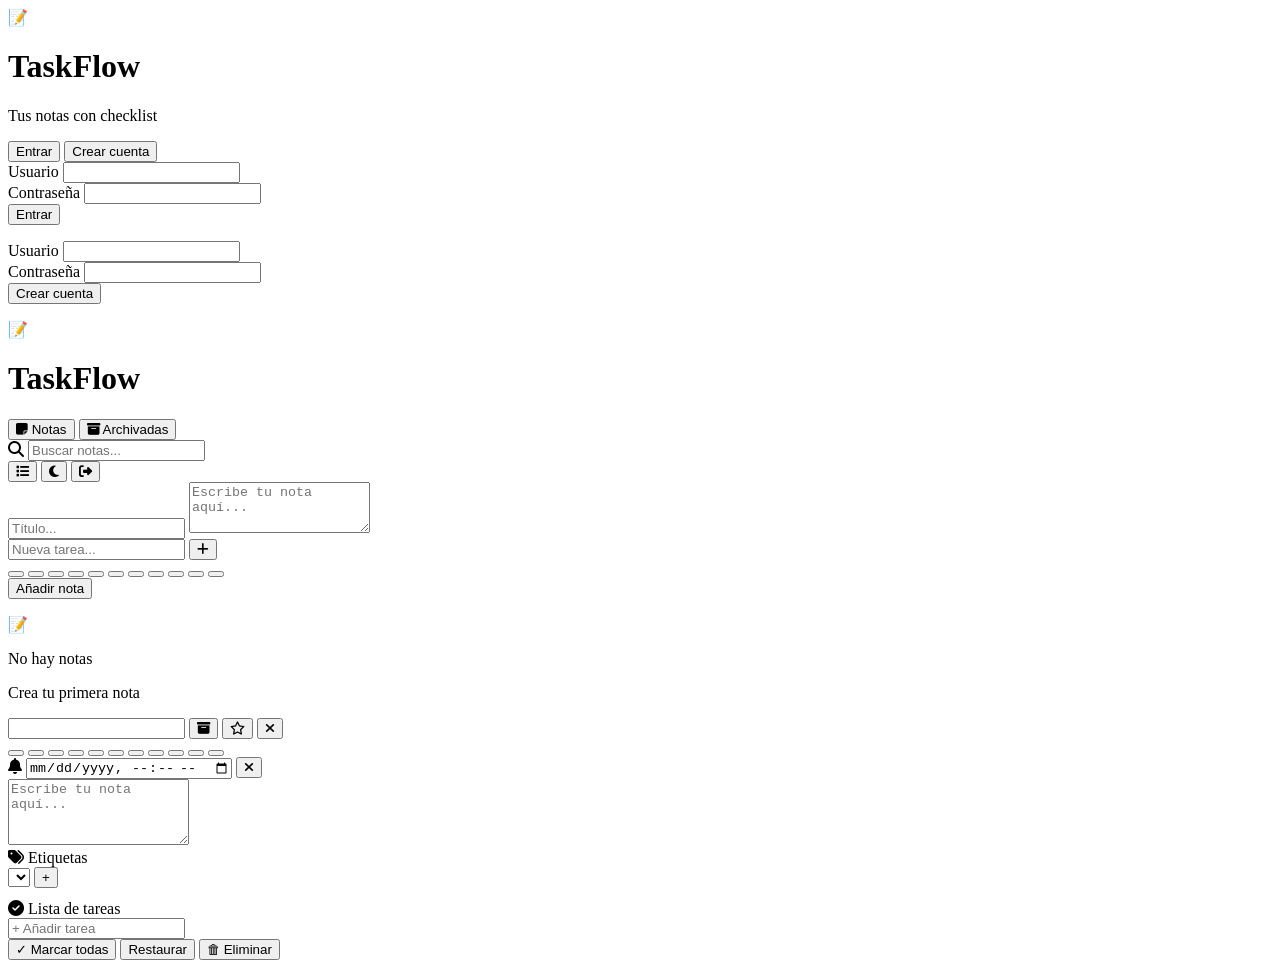
==== Backend/TaskFlow.Api/wwwroot/index.html @ 626a8607 "feat: archivar, etiquetas, recordatorios, drag & drop, vista lista" ====
<!DOCTYPE html>
<html lang="es">
<head>
  <meta charset="UTF-8">
  <meta name="viewport" content="width=device-width, initial-scale=1.0">
  <title>TaskFlow</title>
  <link rel="stylesheet" href="https://cdnjs.cloudflare.com/ajax/libs/font-awesome/6.5.0/css/all.min.css">
  <link rel="stylesheet" href="/css/style.css">
</head>
<body>
  <div id="app">
    <!-- Auth -->
    <div id="auth-section">
      <div class="auth-card">
        <div class="auth-logo">📝</div>
        <h1>TaskFlow</h1>
        <p class="subtitle">Tus notas con checklist</p>
        <div class="tabs">
          <button class="tab active" data-tab="login">Entrar</button>
          <button class="tab" data-tab="register">Crear cuenta</button>
        </div>
        <form id="login-form" class="auth-form">
          <div class="field">
            <label for="login-username">Usuario</label>
            <input type="text" id="login-username" required autocomplete="username">
          </div>
          <div class="field">
            <label for="login-password">Contraseña</label>
            <input type="password" id="login-password" required autocomplete="current-password">
          </div>
          <button type="submit" class="btn-primary">Entrar</button>
          <p id="login-error" class="error-msg"></p>
        </form>
        <form id="register-form" class="auth-form hidden">
          <div class="field">
            <label for="reg-username">Usuario</label>
            <input type="text" id="reg-username" required>
          </div>
          <div class="field">
            <label for="reg-password">Contraseña</label>
            <input type="password" id="reg-password" required>
          </div>
          <button type="submit" class="btn-primary">Crear cuenta</button>
          <p id="register-error" class="error-msg"></p>
        </form>
      </div>
    </div>

    <!-- Main App -->
    <div id="main-section" class="hidden">
      <header>
        <div class="header-left">
          <span class="logo">📝</span>
          <h1>TaskFlow</h1>
        </div>
        <div class="header-tabs">
          <button id="view-notes-btn" class="header-tab active" data-view="notes"><i class="fas fa-sticky-note"></i> Notas</button>
          <button id="view-archived-btn" class="header-tab" data-view="archived"><i class="fas fa-archive"></i> Archivadas</button>
        </div>
        <div class="header-search">
          <i class="fas fa-search"></i>
          <input type="text" id="search-input" placeholder="Buscar notas...">
        </div>
        <div class="header-right">
          <button id="view-toggle" class="icon-btn" title="Vista lista"><i class="fas fa-list"></i></button>
          <button id="dark-toggle" class="icon-btn" title="Modo oscuro"><i class="fas fa-moon"></i></button>
          <span id="user-display" class="user-name"></span>
          <button id="logout-btn" class="icon-btn" title="Cerrar sesión"><i class="fas fa-sign-out-alt"></i></button>
        </div>
      </header>

      <!-- Labels bar -->
      <div id="labels-bar" class="labels-bar hidden">
        <div class="labels-scroll" id="labels-scroll"></div>
      </div>

      <main>
        <!-- Add note -->
        <div class="add-note-card" id="add-note-card">
          <input type="text" id="note-title-input" placeholder="Título..." maxlength="200">
          <textarea id="note-content-input" class="note-content-input" placeholder="Escribe tu nota aquí..." maxlength="5000" rows="3"></textarea>
          <div class="add-task-row">
            <input type="text" id="task-input" placeholder="Nueva tarea..." maxlength="500">
            <button id="add-task-btn" class="btn-icon"><i class="fas fa-plus"></i></button>
          </div>
          <div id="task-preview" class="task-preview"></div>
          <div class="note-actions">
            <div class="color-picker">
              <button class="color-btn active" data-color=""></button>
              <button class="color-btn" data-color="#f28b82"></button>
              <button class="color-btn" data-color="#fbbc04"></button>
              <button class="color-btn" data-color="#fff475"></button>
              <button class="color-btn" data-color="#ccff90"></button>
              <button class="color-btn" data-color="#a7ffeb"></button>
              <button class="color-btn" data-color="#cbf0f8"></button>
              <button class="color-btn" data-color="#aecbfa"></button>
              <button class="color-btn" data-color="#d7aefb"></button>
              <button class="color-btn" data-color="#fdcfe8"></button>
              <button class="color-btn" data-color="#e8eaed"></button>
            </div>
            <button id="save-note-btn" class="btn-primary btn-sm">Añadir nota</button>
          </div>
          <p id="note-error" class="error-msg" style="margin-top:8px"></p>
        </div>

        <!-- Filter labels -->
        <div id="filter-bar" class="filter-bar hidden">
          <div class="filter-labels" id="filter-labels"></div>
        </div>

        <!-- Notes grid/list -->
        <div id="notes-container"></div>
        <div id="empty-msg" class="empty-state">
          <div class="empty-icon" id="empty-icon">📝</div>
          <p id="empty-text">No hay notas</p>
          <p id="empty-sub" class="empty-sub">Crea tu primera nota</p>
        </div>
      </main>
    </div>
  </div>

  <!-- Note detail modal -->
  <div id="note-modal" class="modal hidden">
    <div class="modal-backdrop"></div>
    <div class="modal-content">
      <div class="modal-header">
        <input type="text" id="modal-title" class="modal-title-input" maxlength="200">
        <button class="icon-btn" id="modal-archive" title="Archivar"><i class="fas fa-archive"></i></button>
        <button class="icon-btn" id="modal-pin" title="Fijar"><i class="far fa-star"></i></button>
        <button class="icon-btn" id="modal-close" title="Cerrar"><i class="fas fa-times"></i></button>
      </div>
      <div class="modal-color-picker">
        <button class="color-btn active" data-color=""></button>
        <button class="color-btn" data-color="#f28b82"></button>
        <button class="color-btn" data-color="#fbbc04"></button>
        <button class="color-btn" data-color="#fff475"></button>
        <button class="color-btn" data-color="#ccff90"></button>
        <button class="color-btn" data-color="#a7ffeb"></button>
        <button class="color-btn" data-color="#cbf0f8"></button>
        <button class="color-btn" data-color="#aecbfa"></button>
        <button class="color-btn" data-color="#d7aefb"></button>
        <button class="color-btn" data-color="#fdcfe8"></button>
        <button class="color-btn" data-color="#e8eaed"></button>
      </div>
      <!-- Recordatorio -->
      <div class="reminder-row">
        <i class="fas fa-bell"></i>
        <input type="datetime-local" id="modal-reminder">
        <button id="modal-reminder-clear" class="btn-outline btn-sm hidden" title="Quitar recordatorio"><i class="fas fa-times"></i></button>
      </div>
      <textarea id="modal-content" class="modal-content-input" placeholder="Escribe tu nota aquí..." maxlength="5000" rows="4"></textarea>

      <!-- Etiquetas -->
      <div class="modal-section-label"><i class="fas fa-tags"></i> Etiquetas</div>
      <div class="modal-etiquetas" id="modal-etiquetas"></div>
      <div class="modal-add-etiqueta">
        <select id="modal-etiqueta-select"></select>
        <button id="modal-etiqueta-add" class="btn-sm btn-outline">+</button>
      </div>

      <div class="modal-section-label" style="margin-top:12px"><i class="fas fa-check-circle"></i> Lista de tareas</div>
      <div class="modal-tasks" id="modal-tasks"></div>
      <div class="modal-add-task">
        <input type="text" id="modal-task-input" placeholder="+ Añadir tarea" maxlength="500">
      </div>
      <div class="modal-footer">
        <button id="modal-check-all" class="btn-outline btn-sm">✓ Marcar todas</button>
        <button id="modal-restore-note" class="btn-outline btn-sm hidden">Restaurar</button>
        <button id="modal-delete-note" class="btn-outline btn-sm danger">🗑 Eliminar</button>
      </div>
    </div>
  </div>

  <div id="toast" class="toast hidden"></div>
  <script src="/js/app.js"></script>
</body>
</html>
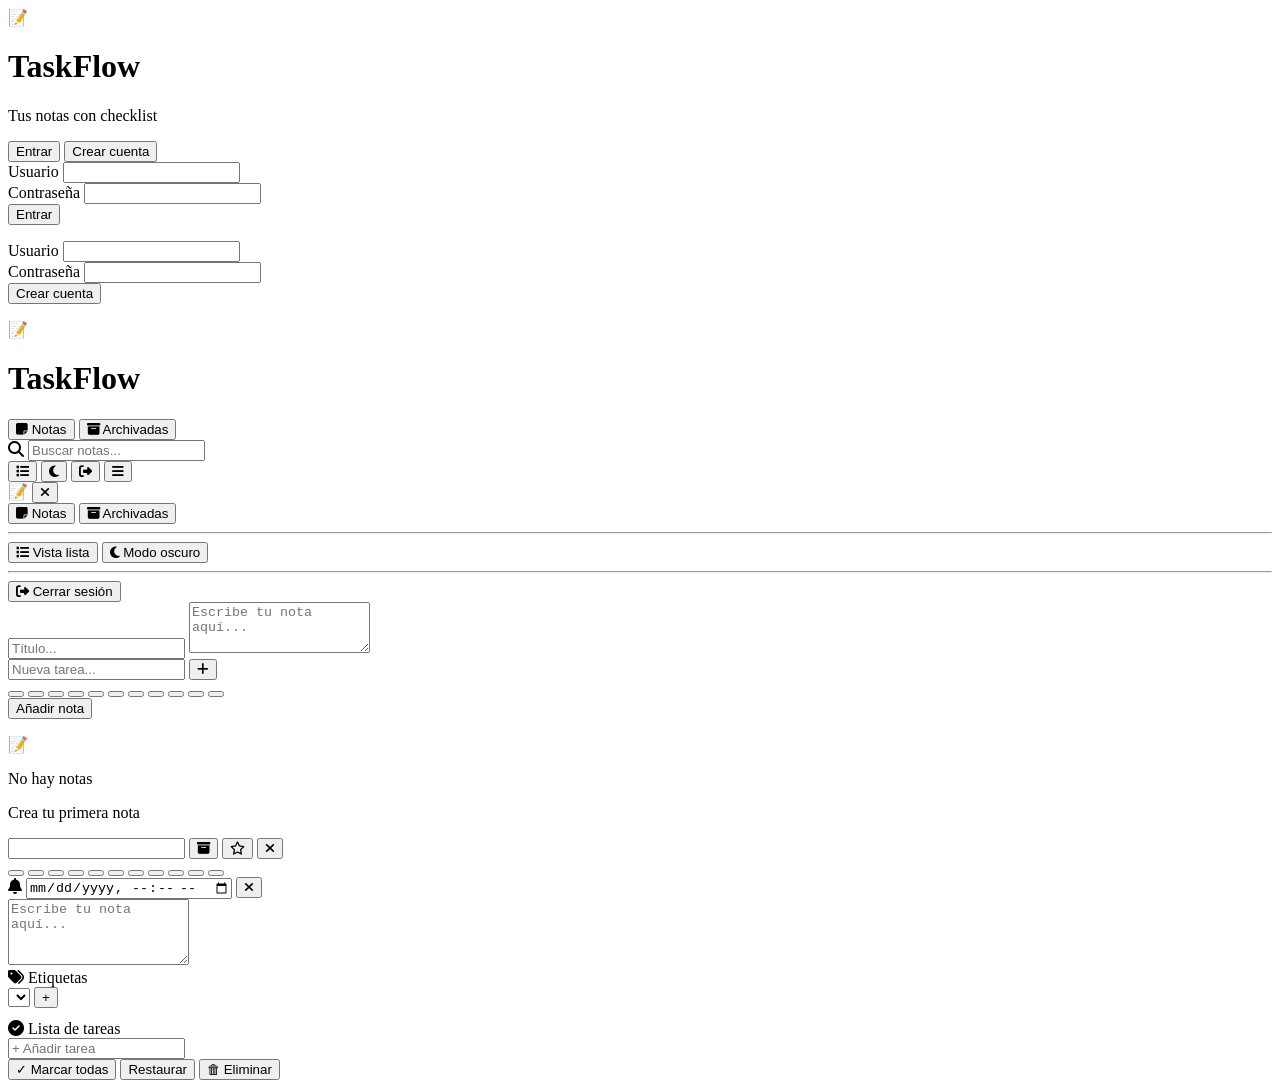
==== commit 673159e3: "feat: menú hamburguesa en móviles y tablets" ====
--- a/Backend/TaskFlow.Api/wwwroot/index.html
+++ b/Backend/TaskFlow.Api/wwwroot/index.html
@@ -62,12 +62,44 @@
           <input type="text" id="search-input" placeholder="Buscar notas...">
         </div>
         <div class="header-right">
-          <button id="view-toggle" class="icon-btn" title="Vista lista"><i class="fas fa-list"></i></button>
-          <button id="dark-toggle" class="icon-btn" title="Modo oscuro"><i class="fas fa-moon"></i></button>
-          <span id="user-display" class="user-name"></span>
-          <button id="logout-btn" class="icon-btn" title="Cerrar sesión"><i class="fas fa-sign-out-alt"></i></button>
+          <button id="view-toggle" class="icon-btn hide-mobile" title="Vista lista"><i class="fas fa-list"></i></button>
+          <button id="dark-toggle" class="icon-btn hide-mobile" title="Modo oscuro"><i class="fas fa-moon"></i></button>
+          <span id="user-display" class="user-name hide-mobile"></span>
+          <button id="logout-btn" class="icon-btn hide-mobile" title="Cerrar sesión"><i class="fas fa-sign-out-alt"></i></button>
+          <button id="menu-btn" class="icon-btn show-mobile" title="Menú"><i class="fas fa-bars"></i></button>
         </div>
       </header>
+
+      <!-- Mobile menu overlay -->
+      <div id="mobile-menu" class="mobile-menu hidden">
+        <div class="mobile-menu-backdrop"></div>
+        <div class="mobile-menu-panel">
+          <div class="mobile-menu-header">
+            <span class="logo">📝</span>
+            <span class="user-name" id="menu-user-name"></span>
+            <button id="menu-close" class="icon-btn"><i class="fas fa-times"></i></button>
+          </div>
+          <div class="mobile-menu-body">
+            <button id="menu-notes-btn" class="menu-item active" data-view="notes">
+              <i class="fas fa-sticky-note"></i> Notas
+            </button>
+            <button id="menu-archived-btn" class="menu-item" data-view="archived">
+              <i class="fas fa-archive"></i> Archivadas
+            </button>
+            <hr class="menu-divider">
+            <button id="menu-view-toggle" class="menu-item">
+              <i class="fas fa-list"></i> <span id="menu-view-text">Vista lista</span>
+            </button>
+            <button id="menu-dark-toggle" class="menu-item">
+              <i class="fas fa-moon"></i> <span id="menu-dark-text">Modo oscuro</span>
+            </button>
+            <hr class="menu-divider">
+            <button id="menu-logout" class="menu-item menu-danger">
+              <i class="fas fa-sign-out-alt"></i> Cerrar sesión
+            </button>
+          </div>
+        </div>
+      </div>
 
       <!-- Labels bar -->
       <div id="labels-bar" class="labels-bar hidden">
@@ -142,6 +174,7 @@
         <button class="color-btn" data-color="#fdcfe8"></button>
         <button class="color-btn" data-color="#e8eaed"></button>
       </div>
+      <div id="modal-dates" class="modal-dates"></div>
       <!-- Recordatorio -->
       <div class="reminder-row">
         <i class="fas fa-bell"></i>
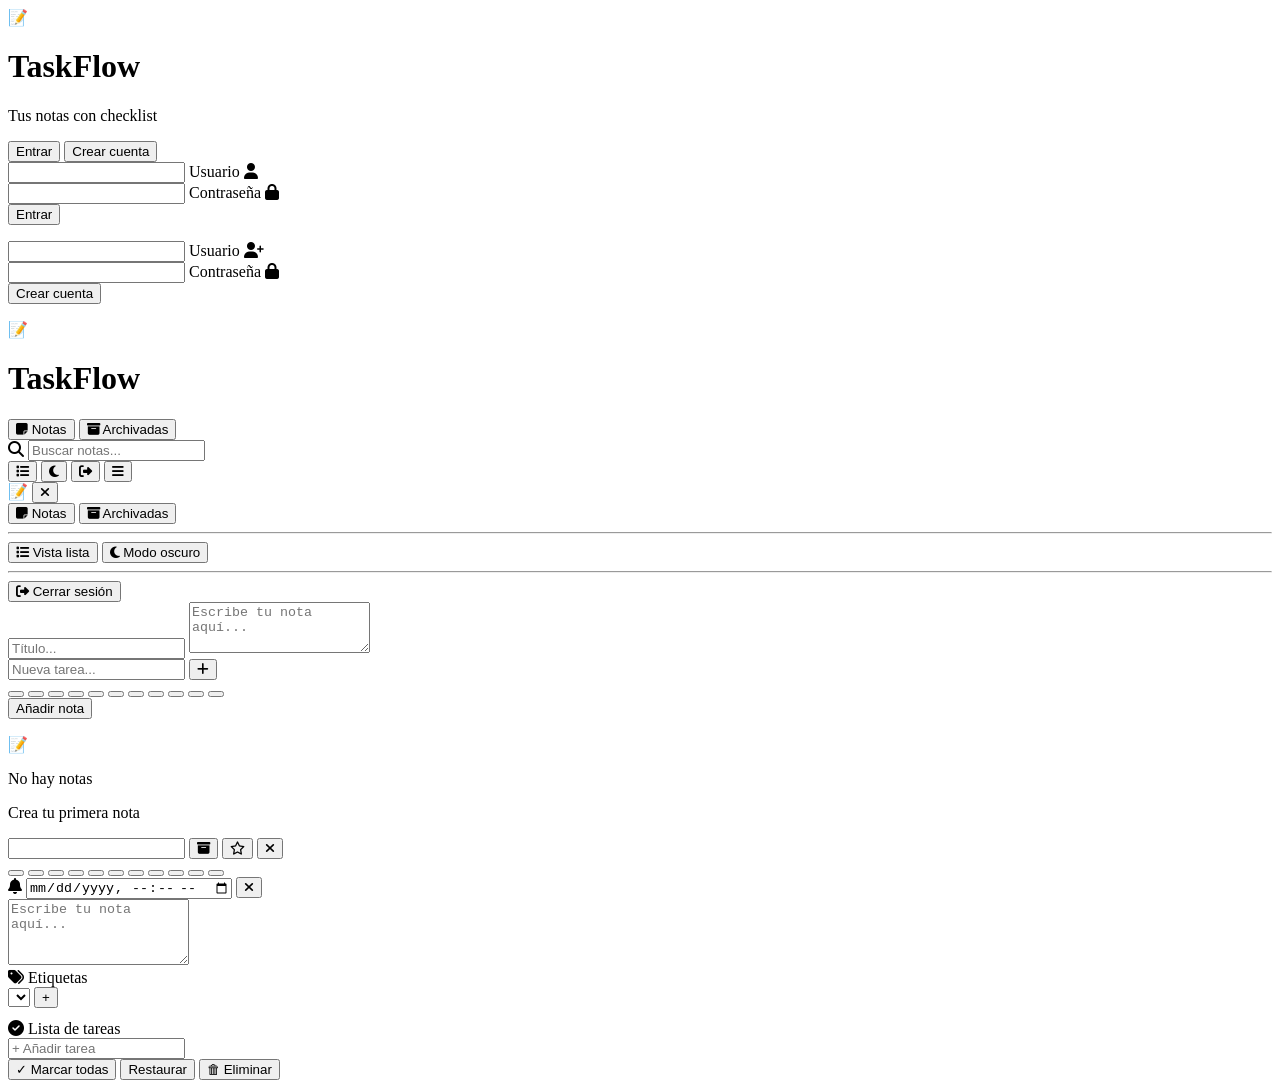
==== commit a3d2c663: "feat: login moderno con Material Expressive - glassmorphism, floating labels, ripple, animaciones" ====
--- a/Backend/TaskFlow.Api/wwwroot/index.html
+++ b/Backend/TaskFlow.Api/wwwroot/index.html
@@ -11,38 +11,56 @@
   <div id="app">
     <!-- Auth -->
     <div id="auth-section">
-      <div class="auth-card">
-        <div class="auth-logo">📝</div>
-        <h1>TaskFlow</h1>
-        <p class="subtitle">Tus notas con checklist</p>
-        <div class="tabs">
-          <button class="tab active" data-tab="login">Entrar</button>
-          <button class="tab" data-tab="register">Crear cuenta</button>
-        </div>
-        <form id="login-form" class="auth-form">
-          <div class="field">
-            <label for="login-username">Usuario</label>
-            <input type="text" id="login-username" required autocomplete="username">
-          </div>
-          <div class="field">
-            <label for="login-password">Contraseña</label>
-            <input type="password" id="login-password" required autocomplete="current-password">
-          </div>
-          <button type="submit" class="btn-primary">Entrar</button>
-          <p id="login-error" class="error-msg"></p>
-        </form>
-        <form id="register-form" class="auth-form hidden">
-          <div class="field">
-            <label for="reg-username">Usuario</label>
-            <input type="text" id="reg-username" required>
-          </div>
-          <div class="field">
-            <label for="reg-password">Contraseña</label>
-            <input type="password" id="reg-password" required>
-          </div>
-          <button type="submit" class="btn-primary">Crear cuenta</button>
-          <p id="register-error" class="error-msg"></p>
-        </form>
+      <div class="auth-bg"></div>
+      <div class="auth-container">
+        <div class="auth-card">
+          <div class="auth-card-inner">
+            <div class="auth-header">
+              <div class="auth-avatar">📝</div>
+              <h1>TaskFlow</h1>
+              <p class="auth-subtitle">Tus notas con checklist</p>
+            </div>
+            <div class="auth-tabs">
+              <button class="auth-tab active" data-tab="login">Entrar</button>
+              <button class="auth-tab" data-tab="register">Crear cuenta</button>
+              <div class="auth-tab-indicator"></div>
+            </div>
+            <div class="auth-forms">
+              <form id="login-form" class="auth-form">
+                <div class="mfield">
+                  <input type="text" id="login-username" required autocomplete="username" class="mfield-input" placeholder=" ">
+                  <label for="login-username" class="mfield-label">Usuario</label>
+                  <span class="mfield-bar"></span>
+                  <i class="fas fa-user mfield-icon"></i>
+                </div>
+                <div class="mfield">
+                  <input type="password" id="login-password" required autocomplete="current-password" class="mfield-input" placeholder=" ">
+                  <label for="login-password" class="mfield-label">Contraseña</label>
+                  <span class="mfield-bar"></span>
+                  <i class="fas fa-lock mfield-icon"></i>
+                </div>
+                <button type="submit" class="mbtn">Entrar</button>
+                <p id="login-error" class="auth-error"></p>
+              </form>
+              <form id="register-form" class="auth-form hidden">
+                <div class="mfield">
+                  <input type="text" id="reg-username" required class="mfield-input" placeholder=" ">
+                  <label for="reg-username" class="mfield-label">Usuario</label>
+                  <span class="mfield-bar"></span>
+                  <i class="fas fa-user-plus mfield-icon"></i>
+                </div>
+                <div class="mfield">
+                  <input type="password" id="reg-password" required class="mfield-input" placeholder=" ">
+                  <label for="reg-password" class="mfield-label">Contraseña</label>
+                  <span class="mfield-bar"></span>
+                  <i class="fas fa-lock mfield-icon"></i>
+                </div>
+                <button type="submit" class="mbtn">Crear cuenta</button>
+                <p id="register-error" class="auth-error"></p>
+              </form>
+            </div>
+          </div>
+        </div>
       </div>
     </div>
 
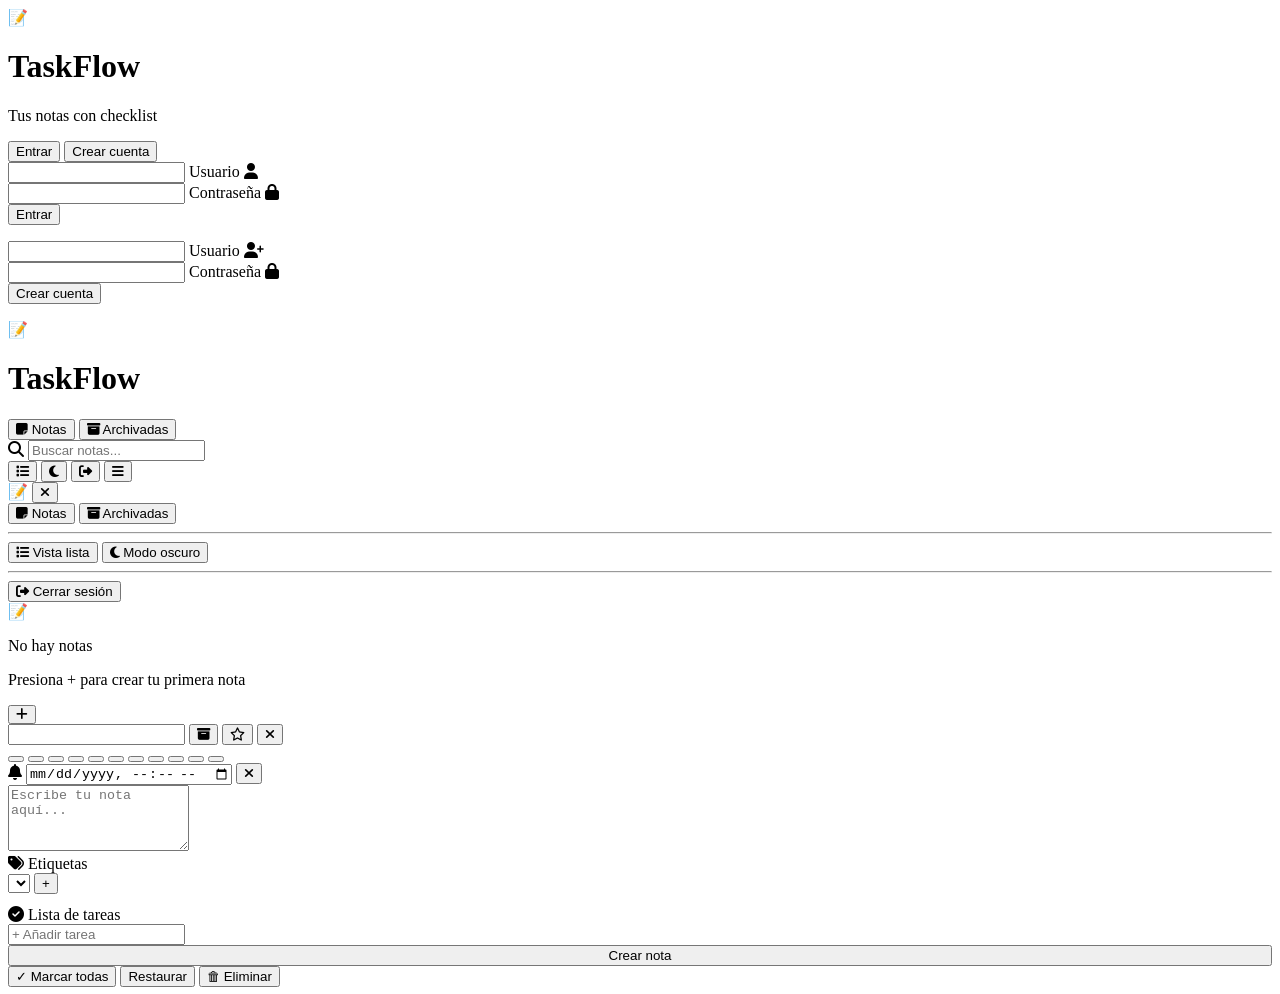
==== commit 07adb6cb: "feat: FAB + modal crear/editar, eliminar desde tarjeta, cleanup" ====
--- a/Backend/TaskFlow.Api/wwwroot/index.html
+++ b/Backend/TaskFlow.Api/wwwroot/index.html
@@ -125,47 +125,17 @@
       </div>
 
       <main>
-        <!-- Add note -->
-        <div class="add-note-card" id="add-note-card">
-          <input type="text" id="note-title-input" placeholder="Título..." maxlength="200">
-          <textarea id="note-content-input" class="note-content-input" placeholder="Escribe tu nota aquí..." maxlength="5000" rows="3"></textarea>
-          <div class="add-task-row">
-            <input type="text" id="task-input" placeholder="Nueva tarea..." maxlength="500">
-            <button id="add-task-btn" class="btn-icon"><i class="fas fa-plus"></i></button>
-          </div>
-          <div id="task-preview" class="task-preview"></div>
-          <div class="note-actions">
-            <div class="color-picker">
-              <button class="color-btn active" data-color=""></button>
-              <button class="color-btn" data-color="#f28b82"></button>
-              <button class="color-btn" data-color="#fbbc04"></button>
-              <button class="color-btn" data-color="#fff475"></button>
-              <button class="color-btn" data-color="#ccff90"></button>
-              <button class="color-btn" data-color="#a7ffeb"></button>
-              <button class="color-btn" data-color="#cbf0f8"></button>
-              <button class="color-btn" data-color="#aecbfa"></button>
-              <button class="color-btn" data-color="#d7aefb"></button>
-              <button class="color-btn" data-color="#fdcfe8"></button>
-              <button class="color-btn" data-color="#e8eaed"></button>
-            </div>
-            <button id="save-note-btn" class="btn-primary btn-sm">Añadir nota</button>
-          </div>
-          <p id="note-error" class="error-msg" style="margin-top:8px"></p>
-        </div>
-
-        <!-- Filter labels -->
-        <div id="filter-bar" class="filter-bar hidden">
-          <div class="filter-labels" id="filter-labels"></div>
-        </div>
-
         <!-- Notes grid/list -->
         <div id="notes-container"></div>
         <div id="empty-msg" class="empty-state">
           <div class="empty-icon" id="empty-icon">📝</div>
           <p id="empty-text">No hay notas</p>
-          <p id="empty-sub" class="empty-sub">Crea tu primera nota</p>
+          <p id="empty-sub" class="empty-sub">Presiona + para crear tu primera nota</p>
         </div>
       </main>
+
+      <!-- FAB -->
+      <button id="fab-btn" class="fab" title="Nueva nota"><i class="fas fa-plus"></i></button>
     </div>
   </div>
 
@@ -214,7 +184,10 @@
       <div class="modal-add-task">
         <input type="text" id="modal-task-input" placeholder="+ Añadir tarea" maxlength="500">
       </div>
-      <div class="modal-footer">
+      <div id="modal-create-actions" class="hidden">
+        <button id="modal-create-btn" class="mbtn" style="width:100%">Crear nota</button>
+      </div>
+      <div id="modal-edit-actions" class="modal-footer">
         <button id="modal-check-all" class="btn-outline btn-sm">✓ Marcar todas</button>
         <button id="modal-restore-note" class="btn-outline btn-sm hidden">Restaurar</button>
         <button id="modal-delete-note" class="btn-outline btn-sm danger">🗑 Eliminar</button>
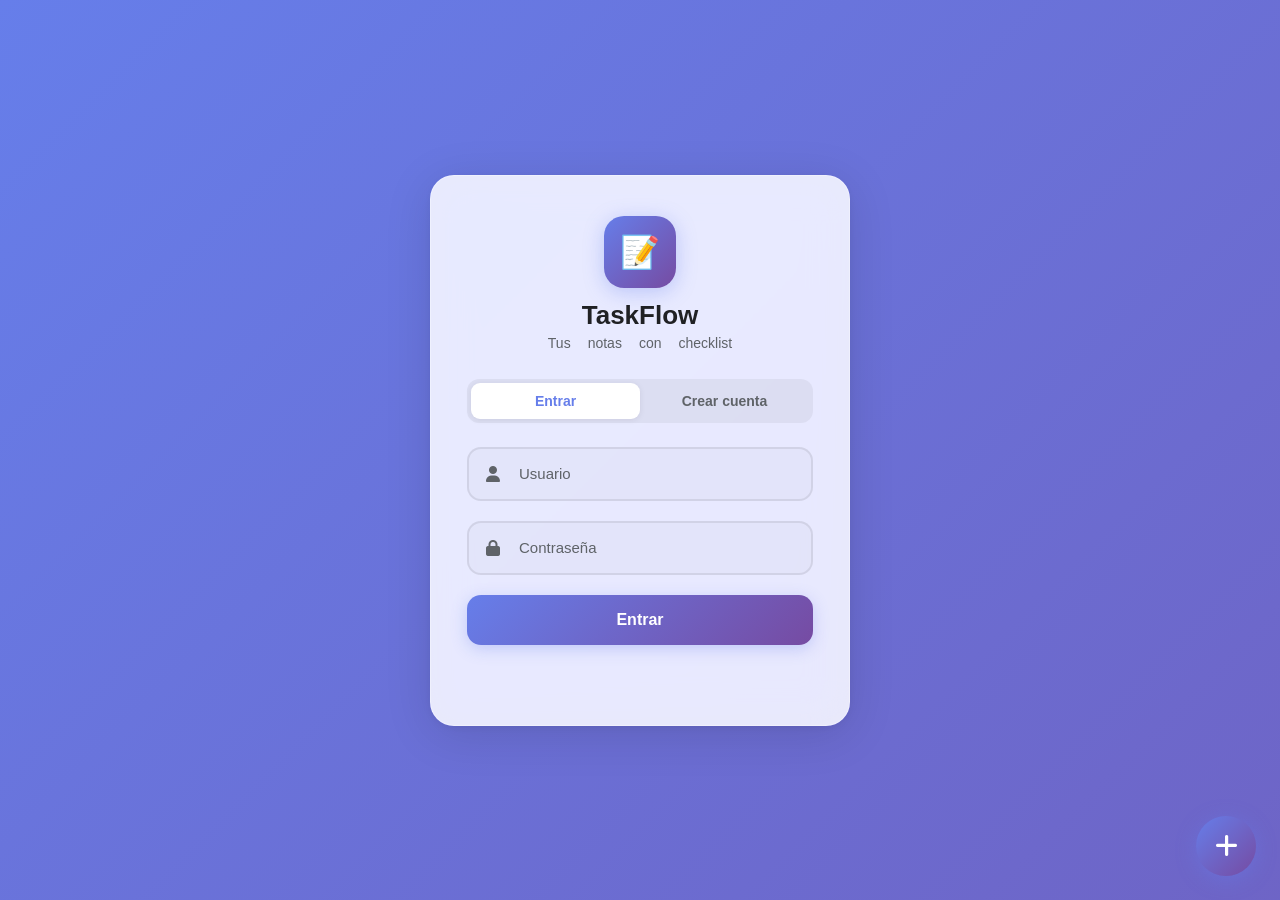
==== commit aa7ec314: "feat: refresh tokens, paginacion infinita, debounce search, floating label fix" ====
--- a/Backend/TaskFlow.Api/wwwroot/index.html
+++ b/Backend/TaskFlow.Api/wwwroot/index.html
@@ -3,9 +3,30 @@
 <head>
   <meta charset="UTF-8">
   <meta name="viewport" content="width=device-width, initial-scale=1.0">
-  <title>TaskFlow</title>
+  <title>TaskFlow — Notas con checklist</title>
+  <meta name="description" content="TaskFlow es una aplicación de notas con checklist, modo oscuro y archivado. Organiza tus tareas de forma simple y rápida.">
+  <meta name="robots" content="index, follow">
+  <meta property="og:title" content="TaskFlow — Notas con checklist">
+  <meta property="og:description" content="Organiza tus notas y tareas con TaskFlow. Checklist, modo oscuro, archivado y más.">
+  <meta property="og:type" content="website">
+  <meta property="og:url" content="https://taskflow.app">
+  <meta name="twitter:card" content="summary">
+  <meta name="twitter:title" content="TaskFlow — Notas con checklist">
+  <meta name="twitter:description" content="Organiza tus notas y tareas con TaskFlow.">
+  <link rel="canonical" href="https://taskflow.app">
+  <script type="application/ld+json">
+  {
+    "@context": "https://schema.org",
+    "@type": "WebApplication",
+    "name": "TaskFlow",
+    "description": "Aplicación de notas con checklist, modo oscuro y archivado.",
+    "applicationCategory": "Productivity",
+    "operatingSystem": "Any",
+    "browserRequirements": "Requires JavaScript"
+  }
+  </script>
   <link rel="stylesheet" href="https://cdnjs.cloudflare.com/ajax/libs/font-awesome/6.5.0/css/all.min.css">
-  <link rel="stylesheet" href="/css/style.css">
+  <link rel="stylesheet" href="css/style.css">
 </head>
 <body>
   <div id="app">
@@ -15,11 +36,11 @@
       <div class="auth-container">
         <div class="auth-card">
           <div class="auth-card-inner">
-            <div class="auth-header">
-              <div class="auth-avatar">📝</div>
+            <header class="auth-header">
+              <div class="auth-avatar" aria-hidden="true">📝</div>
               <h1>TaskFlow</h1>
               <p class="auth-subtitle">Tus notas con checklist</p>
-            </div>
+            </header>
             <div class="auth-tabs">
               <button class="auth-tab active" data-tab="login">Entrar</button>
               <button class="auth-tab" data-tab="register">Crear cuenta</button>
@@ -65,35 +86,73 @@
     </div>
 
     <!-- Main App -->
-    <div id="main-section" class="hidden">
-      <header>
-        <div class="header-left">
-          <span class="logo">📝</span>
-          <h1>TaskFlow</h1>
-        </div>
-        <div class="header-tabs">
-          <button id="view-notes-btn" class="header-tab active" data-view="notes"><i class="fas fa-sticky-note"></i> Notas</button>
-          <button id="view-archived-btn" class="header-tab" data-view="archived"><i class="fas fa-archive"></i> Archivadas</button>
-        </div>
-        <div class="header-search">
-          <i class="fas fa-search"></i>
-          <input type="text" id="search-input" placeholder="Buscar notas...">
-        </div>
-        <div class="header-right">
-          <button id="view-toggle" class="icon-btn hide-mobile" title="Vista lista"><i class="fas fa-list"></i></button>
-          <button id="dark-toggle" class="icon-btn hide-mobile" title="Modo oscuro"><i class="fas fa-moon"></i></button>
-          <span id="user-display" class="user-name hide-mobile"></span>
-          <button id="logout-btn" class="icon-btn hide-mobile" title="Cerrar sesión"><i class="fas fa-sign-out-alt"></i></button>
-          <button id="menu-btn" class="icon-btn show-mobile" title="Menú"><i class="fas fa-bars"></i></button>
+    <section id="main-section" class="hidden">
+      <!-- Navbar -->
+      <header class="navbar" role="banner">
+        <div class="navbar-left">
+          <span class="navbar-logo" aria-hidden="true">📝</span>
+          <span class="navbar-brand">TaskFlow</span>
+        </div>
+        <div class="navbar-search" role="search">
+          <i class="fas fa-search" aria-hidden="true"></i>
+          <input type="text" id="search-input" placeholder="Buscar notas" aria-label="Buscar notas">
+        </div>
+        <div class="navbar-right">
+          <button id="refresh-btn" class="icon-btn hide-mobile" title="Refrescar" aria-label="Refrescar"><i class="fas fa-redo" aria-hidden="true"></i></button>
+          <button id="view-toggle" class="icon-btn hide-mobile" title="Cambiar vista" aria-label="Cambiar vista"><i class="fas fa-list" aria-hidden="true"></i></button>
+          <button id="dark-toggle" class="icon-btn hide-mobile" title="Modo oscuro" aria-label="Modo oscuro"><i class="fas fa-moon" aria-hidden="true"></i></button>
+          <span id="user-display" class="user-name hide-mobile" aria-live="polite"></span>
+          <button id="logout-btn" class="icon-btn hide-mobile" title="Cerrar sesión" aria-label="Cerrar sesión"><i class="fas fa-sign-out-alt" aria-hidden="true"></i></button>
+          <button id="menu-btn" class="icon-btn show-mobile" title="Menú" aria-label="Abrir menú"><i class="fas fa-bars" aria-hidden="true"></i></button>
         </div>
       </header>
 
+      <!-- App Body -->
+      <div class="app-body">
+        <!-- Sidebar -->
+        <aside id="sidebar" class="sidebar" aria-label="Barra lateral">
+          <nav class="sidebar-nav" aria-label="Navegación principal">
+            <button id="view-notes-btn" class="sidebar-item active" data-view="notes" aria-label="Notas">
+              <i class="fas fa-sticky-note" aria-hidden="true"></i>
+              <span class="sidebar-label">Notes</span>
+            </button>
+            <button id="sidebar-reminders" class="sidebar-item" data-view="reminders" aria-label="Recordatorios">
+              <i class="fas fa-bell" aria-hidden="true"></i>
+              <span class="sidebar-label">Reminders</span>
+            </button>
+            <button id="sidebar-labels" class="sidebar-item" data-view="labels" aria-label="Etiquetas">
+              <i class="fas fa-tag" aria-hidden="true"></i>
+              <span class="sidebar-label">Edit labels</span>
+            </button>
+            <button id="view-archived-btn" class="sidebar-item" data-view="archived" aria-label="Archivadas">
+              <i class="fas fa-archive" aria-hidden="true"></i>
+              <span class="sidebar-label">Archive</span>
+            </button>
+            <button id="sidebar-trash" class="sidebar-item" data-view="trash" aria-label="Papelera">
+              <i class="fas fa-trash-alt" aria-hidden="true"></i>
+              <span class="sidebar-label">Trash</span>
+            </button>
+          </nav>
+        </aside>
+
+        <!-- Main Content -->
+        <main>
+          <div id="notes-container"></div>
+          <div id="scroll-sentinel" style="height:1px"></div>
+          <div id="empty-msg" class="empty-state">
+            <div class="empty-icon" id="empty-icon">📝</div>
+            <p id="empty-text">No hay notas</p>
+            <p id="empty-sub" class="empty-sub">Presiona + para crear tu primera nota</p>
+          </div>
+        </main>
+      </div>
+
       <!-- Mobile menu overlay -->
-      <div id="mobile-menu" class="mobile-menu hidden">
+      <nav id="mobile-menu" class="mobile-menu hidden" role="navigation" aria-label="Menú móvil">
         <div class="mobile-menu-backdrop"></div>
         <div class="mobile-menu-panel">
           <div class="mobile-menu-header">
-            <span class="logo">📝</span>
+          <span class="navbar-logo">📝</span>
             <span class="user-name" id="menu-user-name"></span>
             <button id="menu-close" class="icon-btn"><i class="fas fa-times"></i></button>
           </div>
@@ -119,83 +178,74 @@
         </div>
       </div>
 
-      <!-- Labels bar -->
-      <div id="labels-bar" class="labels-bar hidden">
-        <div class="labels-scroll" id="labels-scroll"></div>
-      </div>
-
-      <main>
-        <!-- Notes grid/list -->
-        <div id="notes-container"></div>
-        <div id="empty-msg" class="empty-state">
-          <div class="empty-icon" id="empty-icon">📝</div>
-          <p id="empty-text">No hay notas</p>
-          <p id="empty-sub" class="empty-sub">Presiona + para crear tu primera nota</p>
-        </div>
-      </main>
-
-      <!-- FAB -->
       <button id="fab-btn" class="fab" title="Nueva nota"><i class="fas fa-plus"></i></button>
-    </div>
+    </section>
   </div>
 
-  <!-- Note detail modal -->
-  <div id="note-modal" class="modal hidden">
+  <!-- Modal -->
+  <div id="note-modal" class="modal hidden" role="dialog" aria-modal="true" aria-label="Editor de nota">
     <div class="modal-backdrop"></div>
     <div class="modal-content">
       <div class="modal-header">
-        <input type="text" id="modal-title" class="modal-title-input" maxlength="200">
-        <button class="icon-btn" id="modal-archive" title="Archivar"><i class="fas fa-archive"></i></button>
-        <button class="icon-btn" id="modal-pin" title="Fijar"><i class="far fa-star"></i></button>
-        <button class="icon-btn" id="modal-close" title="Cerrar"><i class="fas fa-times"></i></button>
-      </div>
-      <div class="modal-color-picker">
-        <button class="color-btn active" data-color=""></button>
-        <button class="color-btn" data-color="#f28b82"></button>
-        <button class="color-btn" data-color="#fbbc04"></button>
-        <button class="color-btn" data-color="#fff475"></button>
-        <button class="color-btn" data-color="#ccff90"></button>
-        <button class="color-btn" data-color="#a7ffeb"></button>
-        <button class="color-btn" data-color="#cbf0f8"></button>
-        <button class="color-btn" data-color="#aecbfa"></button>
-        <button class="color-btn" data-color="#d7aefb"></button>
-        <button class="color-btn" data-color="#fdcfe8"></button>
-        <button class="color-btn" data-color="#e8eaed"></button>
-      </div>
-      <div id="modal-dates" class="modal-dates"></div>
-      <!-- Recordatorio -->
-      <div class="reminder-row">
-        <i class="fas fa-bell"></i>
+        <input type="text" id="modal-title" class="modal-title-input" maxlength="200" placeholder="Título...">
+        <div class="modal-header-right">
+          <div class="dropdown-3dots">
+            <button class="icon-btn" id="modal-dots" title="Más opciones"><i class="fas fa-ellipsis-v"></i></button>
+            <div id="modal-dots-menu" class="dots-menu hidden">
+              <button id="dots-edit" class="dots-item"><i class="fas fa-pen"></i> Editar</button>
+              <button id="dots-delete" class="dots-item dots-danger"><i class="fas fa-trash-alt"></i> Eliminar</button>
+              <button id="dots-archive" class="dots-item"><i class="fas fa-archive"></i> Archivar</button>
+              <button id="dots-restore" class="dots-item hidden"><i class="fas fa-undo"></i> Restaurar</button>
+            </div>
+          </div>
+          <button class="icon-btn" id="modal-close" title="Cerrar"><i class="fas fa-times"></i></button>
+        </div>
+      </div>
+
+      <!-- Content area -->
+      <textarea id="modal-content" class="modal-content-input" placeholder="Escribe tu nota aquí..." maxlength="5000" rows="4"></textarea>
+
+      <!-- Task section -->
+      <div class="tasks-section">
+        <div class="modal-section-label"><i class="fas fa-check-circle"></i> Lista de tareas</div>
+        <div class="modal-tasks" id="modal-tasks"></div>
+        <div class="modal-add-task">
+          <input type="text" id="modal-task-input" placeholder="+ Añadir tarea" maxlength="500">
+        </div>
+      </div>
+
+      <!-- Bottom bar: reminder, dates -->
+      <div class="modal-bottom-bar">
+        <div class="modal-bottom-right">
+          <button class="icon-btn icon-btn-sm" id="modal-reminder-btn" title="Recordatorio"><i class="fas fa-bell"></i></button>
+          <div id="modal-dates" class="modal-dates"></div>
+        </div>
+      </div>
+
+      <!-- Reminder picker (hidden by default) -->
+      <div id="modal-reminder-row" class="reminder-row hidden">
         <input type="datetime-local" id="modal-reminder">
-        <button id="modal-reminder-clear" class="btn-outline btn-sm hidden" title="Quitar recordatorio"><i class="fas fa-times"></i></button>
-      </div>
-      <textarea id="modal-content" class="modal-content-input" placeholder="Escribe tu nota aquí..." maxlength="5000" rows="4"></textarea>
-
-      <!-- Etiquetas -->
-      <div class="modal-section-label"><i class="fas fa-tags"></i> Etiquetas</div>
-      <div class="modal-etiquetas" id="modal-etiquetas"></div>
-      <div class="modal-add-etiqueta">
-        <select id="modal-etiqueta-select"></select>
-        <button id="modal-etiqueta-add" class="btn-sm btn-outline">+</button>
-      </div>
-
-      <div class="modal-section-label" style="margin-top:12px"><i class="fas fa-check-circle"></i> Lista de tareas</div>
-      <div class="modal-tasks" id="modal-tasks"></div>
-      <div class="modal-add-task">
-        <input type="text" id="modal-task-input" placeholder="+ Añadir tarea" maxlength="500">
-      </div>
-      <div id="modal-create-actions" class="hidden">
-        <button id="modal-create-btn" class="mbtn" style="width:100%">Crear nota</button>
-      </div>
-      <div id="modal-edit-actions" class="modal-footer">
-        <button id="modal-check-all" class="btn-outline btn-sm">✓ Marcar todas</button>
-        <button id="modal-restore-note" class="btn-outline btn-sm hidden">Restaurar</button>
-        <button id="modal-delete-note" class="btn-outline btn-sm danger">🗑 Eliminar</button>
+        <button id="modal-reminder-clear" class="btn-outline btn-sm" title="Quitar recordatorio"><i class="fas fa-times"></i></button>
+      </div>
+
+      <div id="modal-footer-actions">
+        <button id="modal-save-btn" class="mbtn hidden" style="width:100%">Guardar cambios</button>
+        <button id="modal-create-btn" class="mbtn hidden" style="width:100%">Crear nota</button>
       </div>
     </div>
   </div>
 
   <div id="toast" class="toast hidden"></div>
-  <script src="/js/app.js"></script>
+  <dialog id="confirmDeleteModal">
+    <form method="dialog">
+      <h3 id="confirm-msg">¿Eliminar esta nota?</h3>
+      <p>Esta acción no se puede deshacer.</p>
+      <div class="confirm-actions">
+        <button value="cancel" class="confirm-cancel" autofocus>Cancelar</button>
+        <button value="confirm" class="confirm-delete">Eliminar</button>
+      </div>
+    </form>
+  </dialog>
+  <script src="js/app.js"></script>
 </body>
 </html>
--- a/Backend/TaskFlow.Api/wwwroot/css/style.css
+++ b/Backend/TaskFlow.Api/wwwroot/css/style.css
@@ -0,0 +1,892 @@
+:root {
+  --bg: #f0f2f5;
+  --surface: #fff;
+  --text: #202124;
+  --text-secondary: #5f6368;
+  --border: #e0e0e0;
+  --shadow: rgba(0,0,0,0.08);
+  --hover: #f5f5f5;
+  --primary: #1a73e8;
+  --primary-hover: #1557b0;
+  --danger: #d93025;
+  --radius: 12px;
+  --radius-sm: 8px;
+  --transition: 0.2s ease;
+}
+
+[data-theme="dark"] {
+  --bg: #202124;
+  --surface: #2d2e30;
+  --text: #e8eaed;
+  --text-secondary: #9aa0a6;
+  --border: #3c4043;
+  --shadow: rgba(0,0,0,0.3);
+  --hover: #3c4043;
+  --primary: #8ab4f8;
+  --primary-hover: #aecbfa;
+  --danger: #f28b82;
+}
+
+* { margin: 0; padding: 0; box-sizing: border-box; }
+
+body {
+  font-family: -apple-system, BlinkMacSystemFont, 'Segoe UI', Roboto, 'Noto Color Emoji', sans-serif;
+  background: var(--bg);
+  color: var(--text);
+  min-height: 100vh;
+  transition: background var(--transition), color var(--transition);
+}
+
+#app { max-width: 100%; margin: 0; padding: 0; }
+
+/* Auth */
+#auth-section {
+  position: relative; display: flex; justify-content: center; align-items: center;
+  min-height: 100vh; padding: 20px; overflow: hidden;
+}
+
+.auth-bg {
+  position: fixed; inset: 0;
+  background: linear-gradient(135deg, #667eea 0%, #764ba2 50%, #f093fb 100%);
+  background-size: 400% 400%;
+  animation: gradientShift 12s ease infinite;
+  z-index: -1;
+}
+@keyframes gradientShift {
+  0% { background-position: 0% 50%; }
+  50% { background-position: 100% 50%; }
+  100% { background-position: 0% 50%; }
+}
+
+[data-theme="dark"] .auth-bg {
+  background: linear-gradient(135deg, #1a1a2e 0%, #16213e 50%, #0f3460 100%);
+  background-size: 400% 400%;
+  animation: gradientShift 12s ease infinite;
+}
+
+.auth-container {
+  width: 100%; max-width: 420px;
+  animation: authFadeIn 0.6s ease;
+}
+@keyframes authFadeIn {
+  from { opacity: 0; transform: translateY(30px) scale(0.96); }
+  to { opacity: 1; transform: translateY(0) scale(1); }
+}
+
+.auth-card {
+  background: rgba(255,255,255,0.85);
+  backdrop-filter: blur(20px) saturate(1.4);
+  -webkit-backdrop-filter: blur(20px) saturate(1.4);
+  border-radius: 24px; box-shadow: 0 8px 48px rgba(0,0,0,0.12), 0 2px 8px rgba(0,0,0,0.06);
+  border: 1px solid rgba(255,255,255,0.3);
+  overflow: hidden; transition: background 0.3s;
+}
+[data-theme="dark"] .auth-card {
+  background: rgba(45,46,48,0.85);
+  border-color: rgba(255,255,255,0.08);
+}
+
+.auth-card-inner { padding: 40px 36px; }
+
+.auth-header { text-align: center; margin-bottom: 28px; }
+.auth-avatar {
+  width: 72px; height: 72px; margin: 0 auto 12px;
+  background: linear-gradient(135deg, #667eea, #764ba2);
+  border-radius: 20px; display: flex; align-items: center;
+  justify-content: center; font-size: 32px;
+  box-shadow: 0 4px 20px rgba(102,126,234,0.35);
+  animation: avatarFloat 3s ease-in-out infinite;
+}
+@keyframes avatarFloat {
+  0%, 100% { transform: translateY(0); }
+  50% { transform: translateY(-6px); }
+}
+.auth-header h1 { font-size: 26px; color: var(--text); font-weight: 700; margin-bottom: 4px; }
+.auth-subtitle { font-size: 14px; color: var(--text-secondary); }
+
+/* Auth tabs */
+.auth-tabs {
+  position: relative; display: flex; gap: 0; margin-bottom: 24px;
+  background: rgba(0,0,0,0.05); border-radius: 12px; padding: 4px;
+}
+[data-theme="dark"] .auth-tabs { background: rgba(255,255,255,0.06); }
+.auth-tab {
+  flex: 1; padding: 10px; border: none; background: transparent;
+  border-radius: 9px; cursor: pointer; font-size: 14px; font-weight: 600;
+  color: var(--text-secondary); transition: all 0.3s ease; position: relative; z-index: 1;
+}
+.auth-tab.active { color: #667eea; }
+[data-theme="dark"] .auth-tab.active { color: #8ab4f8; }
+.auth-tab-indicator {
+  position: absolute; top: 4px; left: 4px; width: calc(50% - 4px); height: calc(100% - 8px);
+  background: var(--surface); border-radius: 9px; box-shadow: 0 1px 6px rgba(0,0,0,0.08);
+  transition: transform 0.35s cubic-bezier(0.4, 0, 0.2, 1); z-index: 0;
+}
+.auth-tabs[data-active="register"] .auth-tab-indicator { transform: translateX(100%); }
+
+/* Material inputs */
+.auth-forms { position: relative; }
+.auth-form { display: flex; flex-direction: column; gap: 20px; }
+
+.mfield {
+  position: relative; display: flex; align-items: center;
+}
+.mfield-input {
+  width: 100%; padding: 16px 16px 16px 48px; border: 2px solid rgba(0,0,0,0.08);
+  border-radius: 14px; font-size: 15px; outline: none;
+  background: rgba(0,0,0,0.02); color: var(--text);
+  transition: all 0.25s ease; font-family: inherit;
+}
+[data-theme="dark"] .mfield-input {
+  background: rgba(255,255,255,0.04); border-color: rgba(255,255,255,0.08);
+}
+.mfield-input:focus { border-color: #667eea; background: var(--surface); }
+.mfield-input:focus + .mfield-label,
+.mfield-input:not(:placeholder-shown) + .mfield-label {
+  transform: translateY(-36px) scale(0.82);
+  color: #667eea; font-weight: 600;
+}
+.mfield-label {
+  position: absolute; left: 48px; top: 50%; transform: translateY(-50%);
+  font-size: 15px; color: var(--text-secondary); pointer-events: none;
+  transition: all 0.25s cubic-bezier(0.4, 0, 0.2, 1);
+  background: transparent; padding: 0 4px;
+}
+.mfield-icon {
+  position: absolute; left: 16px; top: 50%; transform: translateY(-50%);
+  color: var(--text-secondary); font-size: 16px; transition: color 0.25s;
+  width: 20px; text-align: center;
+}
+.mfield-input:focus ~ .mfield-icon { color: #667eea; }
+
+/* Material button */
+.mbtn {
+  position: relative; overflow: hidden;
+  padding: 16px; border: none; border-radius: 14px;
+  background: linear-gradient(135deg, #667eea, #764ba2);
+  color: #fff; font-size: 16px; font-weight: 700; cursor: pointer;
+  transition: transform 0.2s, box-shadow 0.2s;
+  box-shadow: 0 4px 16px rgba(102,126,234,0.3);
+}
+.mbtn:hover { transform: translateY(-1px); box-shadow: 0 6px 24px rgba(102,126,234,0.4); }
+.mbtn:active { transform: translateY(0); }
+.mbtn .spinner { border-color: rgba(255,255,255,0.3); border-top-color: #fff; }
+
+/* Ripple */
+.mbtn::after {
+  content: ''; position: absolute; inset: 0;
+  background: radial-gradient(circle, rgba(255,255,255,0.25) 10%, transparent 10%);
+  background-position: center; background-size: 0; background-repeat: no-repeat;
+  transition: background-size 0.5s, opacity 0.4s;
+  opacity: 0; pointer-events: none;
+}
+.mbtn:active::after {
+  background-size: 200%; opacity: 1;
+  transition: background-size 0s, opacity 0s;
+}
+
+.auth-error { color: var(--danger); font-size: 13px; text-align: center; min-height: 20px; }
+
+.auth-form-enter { animation: formSlideIn 0.35s ease; }
+@keyframes formSlideIn {
+  from { opacity: 0; transform: translateX(20px); }
+  to { opacity: 1; transform: translateX(0); }
+}
+textarea {
+  padding: 12px 14px; border: 1.5px solid var(--border); border-radius: var(--radius-sm);
+  font-size: 14px; outline: none; background: var(--surface); color: var(--text);
+  transition: border-color var(--transition); font-family: inherit; resize: vertical; width: 100%;
+}
+textarea:focus { border-color: var(--primary); }
+
+.field input, .add-task-row input, #task-input {
+  padding: 12px 14px; border: 1.5px solid var(--border); border-radius: var(--radius-sm);
+  font-size: 14px; outline: none; background: var(--surface); color: var(--text);
+  transition: border-color var(--transition);
+}
+.field input:focus { border-color: var(--primary); }
+
+.btn-primary {
+  padding: 12px; border: none; border-radius: var(--radius-sm);
+  background: var(--primary); color: var(--surface);
+  font-size: 15px; font-weight: 600; cursor: pointer; transition: opacity var(--transition);
+}
+.btn-primary:hover { opacity: 0.9; }
+.btn-sm { padding: 8px 16px; font-size: 13px; }
+
+.btn-outline {
+  padding: 8px 16px; border: 1.5px solid var(--border); border-radius: var(--radius-sm);
+  background: transparent; color: var(--text-secondary); font-size: 13px;
+  cursor: pointer; transition: all var(--transition);
+}
+.btn-outline:hover { border-color: var(--primary); color: var(--primary); }
+.btn-outline.danger:hover { border-color: var(--danger); color: var(--danger); }
+
+.btn-icon {
+  width: 36px; height: 36px; border: none; background: var(--primary);
+  color: #fff; border-radius: 50%; cursor: pointer; display: flex;
+  align-items: center; justify-content: center; transition: opacity var(--transition);
+}
+.btn-icon:hover { opacity: 0.9; }
+
+.icon-btn {
+  width: 40px; height: 40px; border: none; background: transparent;
+  color: var(--text-secondary); border-radius: 50%; cursor: pointer;
+  display: flex; align-items: center; justify-content: center;
+  transition: background var(--transition), color var(--transition); font-size: 18px;
+}
+.icon-btn:hover { background: var(--hover); color: var(--text); }
+
+.error-msg { color: var(--danger); font-size: 13px; text-align: center; min-height: 20px; }
+.hidden { display: none !important; }
+.show-mobile { display: none !important; }
+
+/* ── Navbar ──────────────────────────────────────────────────── */
+.navbar {
+  display: flex; align-items: center; gap: 0;
+  height: 64px; padding: 0 16px;
+  background: var(--surface);
+  border-bottom: 1px solid var(--border);
+  position: sticky; top: 0; z-index: 20;
+}
+
+.navbar-left {
+  display: flex; align-items: center; gap: 4px;
+  flex-shrink: 0; min-width: fit-content;
+}
+.navbar-left .icon-btn { width: 48px; height: 48px; font-size: 20px; }
+.navbar-logo {
+  display: flex; align-items: center; justify-content: center;
+  width: 40px; height: 40px; margin-right: 4px;
+  font-size: 28px;
+}
+.navbar-brand {
+  font-size: 22px; color: var(--text-secondary);
+  margin-right: 16px; user-select: none;
+}
+
+.navbar-search {
+  flex: 1; max-width: 720px; position: relative; margin: 0 auto;
+}
+.navbar-search i {
+  position: absolute; left: 16px; top: 50%; transform: translateY(-50%);
+  color: var(--text-secondary); font-size: 16px; pointer-events: none;
+  z-index: 1;
+}
+.navbar-search input {
+  width: 100%; height: 48px; padding: 0 16px 0 48px;
+  border: none; border-radius: 8px;
+  background: #f1f3f4; color: var(--text);
+  font-size: 15px; outline: none; font-family: inherit;
+  transition: background 0.2s;
+}
+[data-theme="dark"] .navbar-search input { background: #3c4043; }
+.navbar-search input:focus { background: var(--surface); }
+.navbar-search input::placeholder { color: var(--text-secondary); }
+
+.navbar-right {
+  display: flex; align-items: center; gap: 2px;
+  flex-shrink: 0; margin-left: 8px;
+}
+.user-name { font-size: 13px; color: var(--text-secondary); margin-right: 6px; white-space: nowrap; }
+
+/* ── Confirm Dialog ──────────────────────────────────────────── */
+#confirmDeleteModal {
+  padding: 24px; border: none; border-radius: 12px;
+  background: #2d2e30; color: #e8eaed;
+  max-width: 320px; width: 90%;
+  margin: auto;
+  box-shadow: 0 24px 38px 3px rgba(0,0,0,0.14),
+              0 9px 46px 8px rgba(0,0,0,0.12),
+              0 11px 15px -7px rgba(0,0,0,0.2);
+}
+#confirmDeleteModal::backdrop {
+  background-color: rgba(0,0,0,0.6);
+  backdrop-filter: blur(2px);
+}
+#confirmDeleteModal h3 {
+  font-size: 16px; font-weight: 500; margin: 0 0 8px; color: #e8eaed;
+}
+#confirmDeleteModal p {
+  font-size: 14px; color: rgba(255,255,255,0.6); margin: 0 0 24px;
+}
+#confirmDeleteModal .confirm-actions {
+  display: flex; gap: 8px; justify-content: flex-end;
+}
+#confirmDeleteModal button {
+  padding: 8px 16px; border: none; border-radius: 4px;
+  font-size: 14px; font-family: inherit; cursor: pointer;
+  transition: background 0.15s;
+}
+#confirmDeleteModal .confirm-cancel {
+  background: transparent; color: rgba(255,255,255,0.8);
+}
+#confirmDeleteModal .confirm-cancel:hover {
+  background: rgba(255,255,255,0.05);
+}
+#confirmDeleteModal .confirm-delete {
+  background: transparent; color: #f28b82; font-weight: 500;
+}
+#confirmDeleteModal .confirm-delete:hover {
+  background: rgba(242,139,130,0.1);
+}
+
+/* ── Sidebar ──────────────────────────────────────────────────── */
+.app-body {
+  display: flex; min-height: calc(100vh - 64px);
+}
+
+.sidebar {
+  width: 80px; flex-shrink: 0;
+  background: var(--surface);
+  border-right: 1px solid var(--border);
+  padding: 8px 0;
+}
+
+.sidebar-nav {
+  display: flex; flex-direction: column; gap: 2px;
+  align-items: center;
+}
+
+.sidebar-item {
+  display: flex; align-items: center; justify-content: center;
+  width: 100%; height: 48px;
+  border: none; background: transparent;
+  border-radius: 0 24px 24px 0;
+  cursor: pointer;
+  font-size: 18px;
+  color: var(--text-secondary);
+  transition: background 0.15s;
+  font-family: inherit;
+}
+.sidebar-item:hover { background: rgba(0,0,0,0.05); }
+[data-theme="dark"] .sidebar-item:hover { background: rgba(255,255,255,0.06); }
+.sidebar-item.active { background: #feefc3; color: var(--text); }
+[data-theme="dark"] .sidebar-item.active { background: rgba(255,255,255,0.1); }
+.sidebar-item .sidebar-label { display: none; }
+
+/* ── Main content area ─────────────────────────────────────────── */
+.app-body main {
+  flex: 1; min-width: 0;
+  padding: 24px; padding-bottom: 80px;
+}
+
+.modal-content-input { margin: 12px 0; min-height: 80px; }
+
+/* Skeleton loading */
+.skeleton-card {
+  background: var(--surface); border-radius: var(--radius);
+  padding: 16px; box-shadow: 0 1px 8px var(--shadow);
+  animation: pulse 1.5s infinite;
+}
+.skeleton-line {
+  height: 12px; background: var(--border); border-radius: 6px;
+  margin-bottom: 10px;
+}
+.skeleton-line.w-60 { width: 60%; }
+.skeleton-line.w-90 { width: 90%; }
+.skeleton-line.w-40 { width: 40%; }
+@keyframes pulse {
+  0%, 100% { opacity: 0.5; }
+  50% { opacity: 0.2; }
+}
+
+/* Undo toast */
+.toast.undo-toast {
+  display: flex; align-items: center; gap: 12px;
+  background: var(--text); color: var(--bg);
+  padding: 10px 16px 10px 20px;
+}
+.toast-undo {
+  background: transparent; border: none; color: var(--primary);
+  font-weight: 600; font-size: 13px; cursor: pointer;
+  padding: 6px 10px; border-radius: 4px; white-space: nowrap;
+  font-family: inherit;
+}
+.toast-undo:hover { background: rgba(26,115,232,0.08); }
+
+/* FAB */
+.fab {
+  position: fixed; bottom: 24px; right: 24px; z-index: 50;
+  width: 60px; height: 60px; border-radius: 50%; border: none;
+  background: linear-gradient(135deg, #667eea, #764ba2);
+  color: #fff; font-size: 26px; cursor: pointer;
+  box-shadow: 0 4px 20px rgba(102,126,234,0.4);
+  display: flex; align-items: center; justify-content: center;
+  transition: transform 0.2s, box-shadow 0.2s;
+}
+.fab:hover { transform: scale(1.08) translateY(-2px); box-shadow: 0 6px 28px rgba(102,126,234,0.5); }
+.fab:active { transform: scale(0.95); }
+.fab i { transition: transform 0.3s ease; }
+.fab.open i { transform: rotate(45deg); }
+
+@media (max-width: 768px) {
+  .fab { bottom: 16px; right: 16px; width: 56px; height: 56px; font-size: 24px; }
+}
+.modal-section-label {
+  font-size: 13px; font-weight: 600; color: var(--text-secondary);
+  margin-bottom: 8px; display: flex; align-items: center; gap: 6px;
+}
+
+.modal-dates {
+  font-size: 11px; color: var(--text-secondary); margin-bottom: 8px;
+  display: flex; gap: 16px; flex-wrap: wrap;
+}
+.modal-dates span { display: flex; align-items: center; gap: 4px; }
+
+.card-date {
+  font-size: 11px; color: rgba(0,0,0,0.5); margin-top: 6px;
+  display: flex; align-items: center; gap: 10px; flex-wrap: wrap;
+}
+.card-date span { display: inline-flex; align-items: center; gap: 3px; }
+.card-date i { font-size: 10px; }
+.card-modified { opacity: 0.7; }
+[data-theme="dark"] .card-date { color: rgba(255,255,255,0.4); }
+.notes-list .card-date { margin-top: 0; }
+
+.task-preview { margin-top: 8px; }
+
+/* Notes grid */
+.notes-grid {
+  display: grid; grid-template-columns: repeat(auto-fill, minmax(240px, 1fr));
+  gap: 16px;
+}
+.notes-list { display: flex; flex-direction: column; gap: 8px; }
+
+.note-card {
+  background: var(--surface); border-radius: var(--radius);
+  padding: 16px; cursor: pointer; position: relative;
+  box-shadow: 0 1px 8px var(--shadow);
+  transition: box-shadow var(--transition), transform var(--transition);
+  border: 1px solid transparent;
+}
+.notes-grid .note-card:hover { box-shadow: 0 4px 20px var(--shadow); transform: translateY(-2px); }
+.notes-list .note-card {
+  display: flex; align-items: center; gap: 16px; padding: 12px 16px;
+  border-radius: var(--radius-sm);
+}
+.notes-list .note-card:hover { box-shadow: 0 2px 12px var(--shadow); }
+
+
+.note-card.pinned { border-color: var(--primary); }
+.note-card.archived { opacity: 0.75; }
+.note-card.dragging { opacity: 0.5; }
+.note-card.drag-over { border-color: var(--primary); border-style: dashed; }
+
+.note-card .pin-icon {
+  position: absolute; top: 8px; right: 8px; color: var(--primary);
+  font-size: 14px; opacity: 0.6; z-index: 1;
+}
+.notes-list .pin-icon { position: static; flex-shrink: 0; }
+
+.note-card .card-del {
+  position: absolute; bottom: 8px; right: 8px;
+  width: 28px; height: 28px; border-radius: 50%; border: none;
+  background: transparent; color: var(--text-secondary); cursor: pointer;
+  display: flex; align-items: center; justify-content: center;
+  font-size: 12px; opacity: 0; transition: all 0.2s; z-index: 1;
+}
+.note-card:hover .card-del { opacity: 0.5; }
+.note-card .card-del:hover { opacity: 1; background: rgba(217,48,37,0.1); color: var(--danger); }
+.notes-list .card-del { position: static; flex-shrink: 0; opacity: 0.5; }
+
+.note-card .card-restore-btn {
+  position: absolute; bottom: 8px; right: 8px;
+  width: 28px; height: 28px; border-radius: 50%; border: none;
+  background: transparent; color: var(--text-secondary); cursor: pointer;
+  display: flex; align-items: center; justify-content: center;
+  font-size: 12px; opacity: 0; transition: all 0.2s; z-index: 1;
+}
+.note-card:hover .card-restore-btn { opacity: 0.7; }
+.note-card .card-restore-btn:hover { opacity: 1; background: rgba(26,115,232,0.1); color: var(--primary); }
+.notes-list .card-restore-btn { position: static; flex-shrink: 0; opacity: 0.7; }
+
+.note-card .card-title {
+  font-size: 16px; font-weight: 600; line-height: 1.5;
+  letter-spacing: normal !important; word-spacing: normal;
+  text-align: left; margin-bottom: 8px; padding-right: 20px;
+  word-break: break-word; color: #202124;
+}
+[data-theme="dark"] .note-card .card-title { color: #fff; }
+.notes-list .card-title { margin-bottom: 0; padding-right: 0; flex-shrink: 0; min-width: 150px; }
+
+.note-card .card-content {
+  font-size: 14px; line-height: 1.5; color: #202124;
+  margin-bottom: 6px; white-space: pre-wrap; word-break: break-word;
+  display: -webkit-box; -webkit-line-clamp: 2; -webkit-box-orient: vertical; overflow: hidden;
+}
+[data-theme="dark"] .note-card .card-content { color: #e8eaed; }
+.notes-list .card-content { margin-bottom: 0; -webkit-line-clamp: 1; flex: 1; }
+
+.note-card .card-tasks { font-size: 13px; color: rgba(0,0,0,0.8); }
+[data-theme="dark"] .note-card .card-tasks { color: #e8eaed; }
+.note-card .card-tasks .ct-item { padding: 2px 0; display: flex; align-items: center; gap: 8px; color: inherit; white-space: nowrap; overflow: hidden; text-overflow: ellipsis; }
+.note-card .card-tasks .ct-check { width: 16px; height: 16px; border-radius: 50%; border: 1.5px solid rgba(0,0,0,0.4); flex-shrink: 0; display: flex; align-items: center; justify-content: center; font-size: 8px; background: transparent; }
+[data-theme="dark"] .note-card .card-tasks .ct-check { border-color: rgba(255,255,255,0.4); }
+.note-card .card-tasks .ct-item.done .ct-check { background: var(--primary); border-color: var(--primary); color: #fff; }
+.note-card .card-tasks .ct-item.done { text-decoration: line-through; opacity: 0.6; }
+.notes-list .card-tasks { display: flex; gap: 8px; align-items: center; flex: 1; }
+.notes-list .card-tasks .ct-item { white-space: nowrap; overflow: hidden; text-overflow: ellipsis; }
+.notes-list .card-tasks .ct-item:not(:first-child)::before { content: '·'; margin-right: 8px; }
+
+.card-labels { display: flex; gap: 4px; flex-wrap: wrap; margin-top: 6px; }
+.card-label {
+  font-size: 10px; padding: 2px 8px; border-radius: 10px;
+  background: rgba(26,115,232,0.08); color: var(--primary);
+  white-space: nowrap;
+}
+.card-reminder {
+  font-size: 12px; color: rgba(0,0,0,0.6); margin-top: 4px;
+  display: flex; align-items: center; gap: 4px;
+}
+[data-theme="dark"] .card-reminder { color: rgba(255,255,255,0.5); }
+.card-reminder i { font-size: 12px; }
+.notes-list .card-meta { display: flex; align-items: center; gap: 12px; flex-shrink: 0; }
+.notes-list .card-reminder { margin-top: 0; }
+.notes-list .card-labels { margin-top: 0; }
+
+.empty-state { text-align: center; padding: 60px 20px; }
+.empty-state .empty-icon { font-size: 48px; margin-bottom: 12px; }
+.empty-state p { color: var(--text-secondary); font-size: 14px; }
+.empty-state .empty-sub { font-size: 13px; margin-top: 4px; opacity: 0.7; }
+
+/* Modal */
+.modal {
+  position: fixed; inset: 0; z-index: 100;
+  display: flex; align-items: center; justify-content: center; padding: 20px;
+}
+.modal-backdrop {
+  position: absolute; inset: 0; background: rgba(0,0,0,0.45);
+  animation: fadeIn 0.2s;
+}
+.modal-content {
+  position: relative; background: var(--surface); border-radius: 20px;
+  width: 100%; max-width: 540px; max-height: 85vh; overflow-y: auto;
+  padding: 0 28px 16px 24px; box-shadow: 0 12px 60px rgba(0,0,0,0.15);
+  animation: modalIn 0.3s cubic-bezier(0.16, 1, 0.3, 1);
+}
+::-webkit-scrollbar { width: 8px; height: 8px; }
+::-webkit-scrollbar-track { background: transparent; }
+::-webkit-scrollbar-thumb { background: rgba(128,134,139,0.25); border-radius: 10px; }
+::-webkit-scrollbar-thumb:hover { background: rgba(128,134,139,0.45); }
+[data-theme="dark"] ::-webkit-scrollbar-thumb { background: rgba(154,160,166,0.25); }
+[data-theme="dark"] ::-webkit-scrollbar-thumb:hover { background: rgba(154,160,166,0.45); }
+
+.modal-content::-webkit-scrollbar { width: 6px; }
+
+@keyframes fadeIn { from { opacity: 0; } to { opacity: 1; } }
+@keyframes modalIn {
+  from { transform: translateY(30px) scale(0.96); opacity: 0; }
+  to { transform: translateY(0) scale(1); opacity: 1; }
+}
+
+/* Header */
+.modal-header {
+  display: flex; align-items: flex-start; gap: 8px;
+  padding: 24px 0 12px; margin-bottom: 0;
+  position: sticky; top: 0; z-index: 2;
+  background: var(--surface);
+  border-bottom: 1px solid var(--border);
+}
+[data-theme="dark"] .modal-header { border-bottom-color: rgba(255,255,255,0.08); }
+.modal-title-input {
+  flex: 1; padding: 8px 8px 8px 0; border: none; background: transparent;
+  font-size: 22px; font-weight: 700; color: var(--text); outline: none;
+  line-height: 1.4;
+}
+.modal-title-input::placeholder { color: var(--text-secondary); }
+.modal-header-right { display: flex; align-items: center; gap: 2px; position: relative; flex-shrink: 0; padding-top: 4px; }
+
+/* 3-dot menu */
+.dropdown-3dots { position: relative; }
+.dots-menu {
+  position: absolute; top: 100%; right: 0; z-index: 20;
+  background: var(--surface); border-radius: 14px;
+  box-shadow: 0 4px 24px rgba(0,0,0,0.12); min-width: 170px;
+  padding: 6px 0; animation: fadeIn 0.12s ease;
+  border: 1px solid var(--border); overflow: hidden;
+}
+.dots-item {
+  display: flex; align-items: center; gap: 12px;
+  width: 100%; padding: 12px 18px; border: none; background: transparent;
+  font-size: 14px; color: var(--text); cursor: pointer;
+  transition: background 0.15s; text-align: left; font-weight: 500;
+}
+.dots-item:hover { background: var(--hover); }
+.dots-item i { width: 18px; text-align: center; color: var(--text-secondary); font-size: 15px; }
+.dots-item.dots-danger { color: var(--danger); }
+.dots-item.dots-danger i { color: var(--danger); }
+
+/* Content textarea */
+#modal-content {
+  margin: 8px 0 12px; min-height: 70px; font-size: 15px; line-height: 1.6;
+  padding: 10px 4px 10px 0; border: none; background: transparent; color: var(--text);
+  resize: none; font-family: inherit; outline: none; width: 100%;
+  transition: all 0.2s;
+}
+.modal.editing #modal-content,
+.modal.creating #modal-content {
+  padding: 10px 12px; border-radius: 12px; border: 1.5px solid var(--border);
+  background: var(--surface); resize: vertical; min-height: 90px;
+}
+.modal.editing #modal-content:focus,
+.modal.creating #modal-content:focus { border-color: var(--primary); }
+.modal.viewing #modal-content { pointer-events: none; }
+
+/* Tasks section */
+.tasks-section { margin: 4px 0 8px; }
+.modal-section-label {
+  font-size: 11px; font-weight: 600; color: var(--text-secondary);
+  margin-bottom: 6px; display: flex; align-items: center; gap: 6px;
+  text-transform: uppercase; letter-spacing: 1px;
+}
+.modal-tasks { display: flex; flex-direction: column; gap: 2px; margin-bottom: 6px; }
+.m-task {
+  display: flex; align-items: center; gap: 10px; padding: 5px 8px;
+  border-radius: 8px; transition: background 0.15s;
+}
+.m-task:hover { background: var(--hover); }
+.m-task .m-check {
+  width: 20px; height: 20px; border-radius: 50%; border: 2px solid #5f6368;
+  flex-shrink: 0; cursor: pointer; display: flex; align-items: center;
+  justify-content: center; transition: all 0.2s;
+}
+.m-task .m-check:hover { border-color: var(--primary); }
+.m-task.done .m-check { background: var(--primary); border-color: var(--primary); }
+.m-task.done .m-check::after { content: '✓'; color: #fff; font-size: 11px; font-weight: bold; }
+.m-task .m-text { flex: 1; font-size: 14px; word-break: break-word; line-height: 1.4; }
+.m-task .m-text.done-text { text-decoration: line-through; color: var(--text-secondary); }
+.m-task .m-del {
+  background: none; border: none; color: var(--border); cursor: pointer;
+  font-size: 14px; padding: 4px 6px; border-radius: 6px; transition: all 0.2s;
+  opacity: 0; flex-shrink: 0;
+}
+.m-task:hover .m-del { opacity: 1; }
+.m-task .m-del:hover { color: var(--danger); background: var(--hover); }
+.modal.viewing .m-del { display: none; }
+.modal.viewing .m-task { cursor: default; }
+.modal.viewing .m-task:hover { background: transparent; }
+.modal.viewing .m-task .m-check { cursor: default; }
+.modal.viewing .m-task .m-check:hover { border-color: var(--border); }
+
+/* Task input */
+.modal-add-task input {
+  width: 100%; padding: 10px 12px; border: 1.5px dashed var(--border);
+  border-radius: 10px; font-size: 14px; outline: none;
+  background: var(--surface); color: var(--text); transition: all 0.2s;
+}
+.modal-add-task input:focus { border-color: var(--primary); border-style: solid; }
+.modal.viewing .modal-add-task { display: none; }
+
+/* Bottom bar */
+.modal-bottom-bar {
+  display: flex; align-items: center; justify-content: space-between;
+  padding: 8px 0 0; border-top: 1px solid var(--border); margin-top: 4px;
+}
+[data-theme="dark"] .modal-bottom-bar { border-top-color: rgba(255,255,255,0.08); }
+.modal-bottom-right { display: flex; align-items: center; gap: 10px; }
+.icon-btn-sm { width: 32px; height: 32px; font-size: 15px; }
+
+.modal-dates {
+  font-size: 11px; color: #80868b; display: flex; flex-direction: column;
+  align-items: flex-end; gap: 2px; line-height: 1.3;
+}
+.modal-dates span { display: flex; align-items: center; gap: 4px; white-space: nowrap; }
+
+#modal-footer-actions {
+  padding: 12px 0 0;
+}
+
+/* Reminder row */
+.reminder-row {
+  display: flex; align-items: center; gap: 8px; padding: 6px 0 2px;
+}
+.reminder-row input[type="datetime-local"] {
+  flex: 1; padding: 8px 12px; border: 1.5px solid var(--border); border-radius: 10px;
+  font-size: 13px; outline: none; background: var(--surface); color: var(--text);
+}
+.reminder-row input[type="datetime-local"]:focus { border-color: var(--primary); }
+
+/* Modal view/edit/creating states */
+.modal.viewing .modal-title-input { pointer-events: none; }
+.modal.viewing .modal-bottom-right #modal-reminder-btn { display: none; }
+.modal.viewing #modal-reminder-row { display: none !important; }
+.modal.viewing #modal-save-btn { display: none !important; }
+.modal.viewing #modal-create-btn { display: none !important; }
+
+.modal.editing .modal-title-input { pointer-events: auto; }
+.modal.editing #modal-task-input { display: block; }
+.modal.editing #modal-save-btn { display: block !important; }
+.modal.editing #modal-create-btn { display: none !important; }
+
+.modal.creating .modal-title-input { pointer-events: auto; }
+.modal.creating #modal-task-input { display: block; }
+.modal.creating #modal-create-btn { display: block !important; }
+.modal.creating #modal-save-btn { display: none !important; }
+.modal.creating .modal-header-right #modal-dots { display: none; }
+.modal.creating .modal-dates { display: none; }
+.modal.creating .modal-bottom-bar { border-top-color: transparent; }
+.modal.creating #modal-reminder-row { display: none !important; }
+
+/* Footer */
+#modal-footer-actions { margin-top: 12px; }
+
+/* Toast */
+.toast {
+  position: fixed; bottom: 24px; left: 50%; transform: translateX(-50%);
+  background: var(--text); color: var(--bg); padding: 12px 24px;
+  border-radius: var(--radius-sm); font-size: 14px; font-weight: 500;
+  box-shadow: 0 4px 20px rgba(0,0,0,0.2); z-index: 200;
+  animation: slideUp 0.3s; white-space: nowrap;
+}
+.toast.success { background: #34a853; color: #fff; }
+.toast.error { background: #d93025; color: #fff; }
+
+/* Loading spinner */
+.spinner {
+  display: inline-block; width: 16px; height: 16px;
+  border: 2px solid var(--border); border-top-color: var(--primary);
+  border-radius: 50%; animation: spin 0.6s linear infinite;
+  vertical-align: middle; margin-right: 6px;
+}
+@keyframes spin { to { transform: rotate(360deg); } }
+
+.btn-loading { pointer-events: none; opacity: 0.8; }
+
+/* Inline edit task text */
+.m-task .m-text[contenteditable="true"] {
+  outline: none; border-bottom: 1.5px solid var(--primary);
+  padding: 1px 4px; min-width: 20px;
+}
+
+/* Mobile menu */
+.mobile-menu {
+  position: fixed; inset: 0; z-index: 150;
+}
+.mobile-menu-backdrop {
+  position: absolute; inset: 0; background: rgba(0,0,0,0.5);
+  animation: fadeIn 0.2s;
+}
+.mobile-menu-panel {
+  position: absolute; top: 0; right: 0; bottom: 0;
+  width: 280px; max-width: 85vw;
+  background: var(--surface);
+  box-shadow: -4px 0 24px rgba(0,0,0,0.15);
+  animation: slideIn 0.25s ease;
+  display: flex; flex-direction: column;
+}
+@keyframes slideIn { from { transform: translateX(100%); } to { transform: translateX(0); } }
+
+.mobile-menu-header {
+  display: flex; align-items: center; gap: 10px;
+  padding: 16px; border-bottom: 1px solid var(--border);
+}
+.mobile-menu-header .logo { font-size: 24px; }
+.mobile-menu-header .user-name { flex: 1; font-size: 14px; font-weight: 600; color: var(--text); }
+.mobile-menu-header .icon-btn { margin-left: auto; }
+
+.mobile-menu-body { flex: 1; overflow-y: auto; padding: 8px 0; }
+.menu-item {
+  display: flex; align-items: center; gap: 12px;
+  width: 100%; padding: 14px 20px; border: none; background: transparent;
+  font-size: 15px; color: var(--text); cursor: pointer;
+  transition: background var(--transition); text-align: left;
+}
+.menu-item i { width: 20px; text-align: center; color: var(--text-secondary); font-size: 16px; }
+.menu-item:hover { background: var(--hover); }
+.menu-item.active { background: rgba(26,115,232,0.08); color: var(--primary); }
+.menu-item.active i { color: var(--primary); }
+.menu-item.menu-danger { color: var(--danger); }
+.menu-item.menu-danger i { color: var(--danger); }
+.menu-divider { border: none; border-top: 1px solid var(--border); margin: 8px 16px; }
+
+/* Responsive */
+@media (max-width: 1024px) {
+  .notes-grid { grid-template-columns: repeat(auto-fill, minmax(220px, 1fr)); }
+  .app-body main { padding: 20px; }
+}
+
+@media (min-width: 769px) {
+  .hide-desktop { display: none !important; }
+}
+
+@media (max-width: 768px) {
+  .hide-mobile { display: none !important; }
+  .show-mobile { display: flex !important; }
+
+  .navbar { height: 56px; padding: 0 8px; }
+  .navbar-left .icon-btn { width: 44px; height: 44px; font-size: 18px; }
+  .navbar-brand { font-size: 18px; margin-right: 8px; }
+  .navbar-logo { font-size: 24px; }
+  .navbar-search { flex: 1; max-width: none; }
+  .navbar-search input { height: 44px; font-size: 16px; padding: 0 12px 0 42px; }
+  .user-name { display: none; }
+
+  .app-body main { padding: 12px; }
+  .add-note-card { padding: 12px; margin-bottom: 20px; }
+  .notes-grid { grid-template-columns: 1fr; gap: 10px; }
+  .notes-list .note-card { flex-wrap: wrap; gap: 6px; padding: 10px 12px; }
+  .notes-list .card-title { min-width: 100px; font-size: 14px; }
+  .notes-list .card-meta { width: 100%; flex-wrap: wrap; gap: 6px; }
+  .notes-list .card-tasks { width: 100%; order: -1; }
+  .note-card { padding: 12px; }
+  .note-card .card-title { font-size: 14px; }
+  .note-card .card-content { font-size: 12px; -webkit-line-clamp: 1; }
+  .note-actions { flex-wrap: wrap; gap: 8px; }
+  .modal { padding: 16px; align-items: flex-end; }
+  .modal-content { max-height: 85vh; border-radius: 16px; padding: 0 16px 16px; max-width: 100%; }
+  .modal-title-input { font-size: 18px; }
+  .auth-card { padding: 28px 20px; }
+  .empty-state { padding: 40px 16px; }
+  .empty-state .empty-icon { font-size: 40px; }
+  .card-date { font-size: 10px; }
+  .toast { font-size: 13px; padding: 10px 20px; white-space: normal; max-width: 90%; text-align: center; }
+}
+
+@media (max-width: 480px) {
+  .navbar { height: 52px; padding: 0 6px; }
+  .navbar-left .icon-btn { width: 40px; height: 40px; }
+  .navbar-brand { font-size: 16px; }
+  .navbar-logo { font-size: 22px; }
+  .navbar-search input { height: 40px; font-size: 16px; }
+  .app-body main { padding: 8px; }
+  .add-note-card { padding: 10px; margin-bottom: 16px; }
+  .modal-content-input { min-height: 60px; }
+  .modal-content-input { min-height: 50px; }
+  .notes-grid { gap: 8px; }
+  .note-card { padding: 10px; }
+  .modal-content { padding: 0 12px 12px; }
+  .modal-title-input { font-size: 16px; }
+  .m-task { padding: 6px 8px; gap: 8px; }
+  .m-task .m-check { width: 18px; height: 18px; }
+  .m-task .m-text { font-size: 13px; }
+  .m-task .m-del { opacity: 1; font-size: 14px; }
+  .modal-footer { flex-wrap: wrap; }
+  .modal-footer .btn-outline { flex: 1; text-align: center; justify-content: center; }
+  .reminder-row { flex-wrap: wrap; }
+  .reminder-row input[type="datetime-local"] { min-width: 0; width: auto; }
+  .modal-add-etiqueta { flex-wrap: wrap; }
+  .modal-add-etiqueta select { min-width: 0; }
+  .notes-list .note-card { flex-direction: column; align-items: flex-start; }
+  .notes-list .card-title { min-width: 0; width: 100%; }
+  .notes-list .card-content { width: 100%; }
+  .toast { font-size: 12px; padding: 8px 16px; bottom: 16px; }
+  .mobile-menu-panel { width: 100%; max-width: 100%; }
+}
+
+@media (max-width: 360px) {
+  .modal-content { padding: 0 8px 8px; }
+}
+
+/* Touch-friendly: larger hit targets on mobile */
+@media (hover: none) and (pointer: coarse) {
+  .icon-btn { width: 44px; height: 44px; }
+  .btn-icon { width: 44px; height: 44px; }
+  .m-task .m-del { opacity: 1; }
+  .m-task { padding: 10px 12px; }
+  .m-task .m-check { width: 24px; height: 24px; }
+  .m-task .m-check::after { font-size: 14px; }
+  .header-tab { padding: 8px 14px; }
+  .label-chip { padding: 6px 14px; }
+
+}
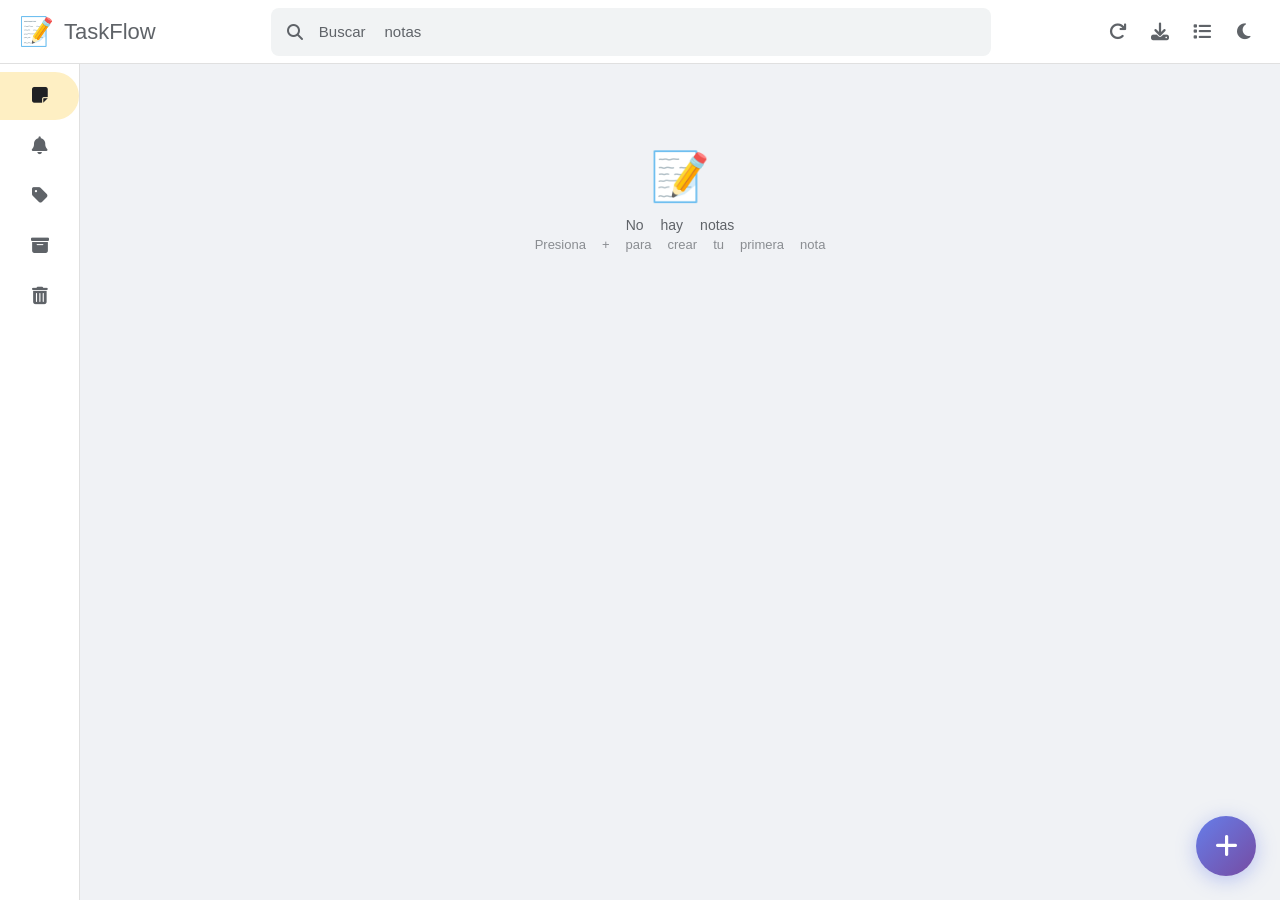
==== commit 5ceef554: "feat: remove auth system, bypass login" ====
--- a/Backend/TaskFlow.Api/wwwroot/index.html
+++ b/Backend/TaskFlow.Api/wwwroot/index.html
@@ -14,6 +14,15 @@
   <meta name="twitter:title" content="TaskFlow — Notas con checklist">
   <meta name="twitter:description" content="Organiza tus notas y tareas con TaskFlow.">
   <link rel="canonical" href="https://taskflow.app">
+  <link rel="manifest" href="/manifest.json">
+  <link rel="icon" type="image/png" sizes="192x192" href="/icons/icon-192.png">
+  <link rel="apple-touch-icon" href="/icons/icon-192.png">
+  <meta name="apple-mobile-web-app-capable" content="yes">
+  <meta name="apple-mobile-web-app-status-bar-style" content="default">
+  <meta name="apple-mobile-web-app-title" content="TaskFlow">
+  <meta http-equiv="Cache-Control" content="no-cache, no-store, must-revalidate">
+  <meta http-equiv="Pragma" content="no-cache">
+  <meta http-equiv="Expires" content="0">
   <script type="application/ld+json">
   {
     "@context": "https://schema.org",
@@ -30,63 +39,8 @@
 </head>
 <body>
   <div id="app">
-    <!-- Auth -->
-    <div id="auth-section">
-      <div class="auth-bg"></div>
-      <div class="auth-container">
-        <div class="auth-card">
-          <div class="auth-card-inner">
-            <header class="auth-header">
-              <div class="auth-avatar" aria-hidden="true">📝</div>
-              <h1>TaskFlow</h1>
-              <p class="auth-subtitle">Tus notas con checklist</p>
-            </header>
-            <div class="auth-tabs">
-              <button class="auth-tab active" data-tab="login">Entrar</button>
-              <button class="auth-tab" data-tab="register">Crear cuenta</button>
-              <div class="auth-tab-indicator"></div>
-            </div>
-            <div class="auth-forms">
-              <form id="login-form" class="auth-form">
-                <div class="mfield">
-                  <input type="text" id="login-username" required autocomplete="username" class="mfield-input" placeholder=" ">
-                  <label for="login-username" class="mfield-label">Usuario</label>
-                  <span class="mfield-bar"></span>
-                  <i class="fas fa-user mfield-icon"></i>
-                </div>
-                <div class="mfield">
-                  <input type="password" id="login-password" required autocomplete="current-password" class="mfield-input" placeholder=" ">
-                  <label for="login-password" class="mfield-label">Contraseña</label>
-                  <span class="mfield-bar"></span>
-                  <i class="fas fa-lock mfield-icon"></i>
-                </div>
-                <button type="submit" class="mbtn">Entrar</button>
-                <p id="login-error" class="auth-error"></p>
-              </form>
-              <form id="register-form" class="auth-form hidden">
-                <div class="mfield">
-                  <input type="text" id="reg-username" required class="mfield-input" placeholder=" ">
-                  <label for="reg-username" class="mfield-label">Usuario</label>
-                  <span class="mfield-bar"></span>
-                  <i class="fas fa-user-plus mfield-icon"></i>
-                </div>
-                <div class="mfield">
-                  <input type="password" id="reg-password" required class="mfield-input" placeholder=" ">
-                  <label for="reg-password" class="mfield-label">Contraseña</label>
-                  <span class="mfield-bar"></span>
-                  <i class="fas fa-lock mfield-icon"></i>
-                </div>
-                <button type="submit" class="mbtn">Crear cuenta</button>
-                <p id="register-error" class="auth-error"></p>
-              </form>
-            </div>
-          </div>
-        </div>
-      </div>
-    </div>
-
     <!-- Main App -->
-    <section id="main-section" class="hidden">
+    <section id="main-section">
       <!-- Navbar -->
       <header class="navbar" role="banner">
         <div class="navbar-left">
@@ -99,10 +53,9 @@
         </div>
         <div class="navbar-right">
           <button id="refresh-btn" class="icon-btn hide-mobile" title="Refrescar" aria-label="Refrescar"><i class="fas fa-redo" aria-hidden="true"></i></button>
+          <button id="export-btn" class="icon-btn hide-mobile" title="Exportar notas" aria-label="Exportar notas"><i class="fas fa-download" aria-hidden="true"></i></button>
           <button id="view-toggle" class="icon-btn hide-mobile" title="Cambiar vista" aria-label="Cambiar vista"><i class="fas fa-list" aria-hidden="true"></i></button>
           <button id="dark-toggle" class="icon-btn hide-mobile" title="Modo oscuro" aria-label="Modo oscuro"><i class="fas fa-moon" aria-hidden="true"></i></button>
-          <span id="user-display" class="user-name hide-mobile" aria-live="polite"></span>
-          <button id="logout-btn" class="icon-btn hide-mobile" title="Cerrar sesión" aria-label="Cerrar sesión"><i class="fas fa-sign-out-alt" aria-hidden="true"></i></button>
           <button id="menu-btn" class="icon-btn show-mobile" title="Menú" aria-label="Abrir menú"><i class="fas fa-bars" aria-hidden="true"></i></button>
         </div>
       </header>
@@ -153,7 +106,6 @@
         <div class="mobile-menu-panel">
           <div class="mobile-menu-header">
           <span class="navbar-logo">📝</span>
-            <span class="user-name" id="menu-user-name"></span>
             <button id="menu-close" class="icon-btn"><i class="fas fa-times"></i></button>
           </div>
           <div class="mobile-menu-body">
@@ -169,10 +121,6 @@
             </button>
             <button id="menu-dark-toggle" class="menu-item">
               <i class="fas fa-moon"></i> <span id="menu-dark-text">Modo oscuro</span>
-            </button>
-            <hr class="menu-divider">
-            <button id="menu-logout" class="menu-item menu-danger">
-              <i class="fas fa-sign-out-alt"></i> Cerrar sesión
             </button>
           </div>
         </div>
--- a/Backend/TaskFlow.Api/wwwroot/css/style.css
+++ b/Backend/TaskFlow.Api/wwwroot/css/style.css
@@ -142,7 +142,7 @@
 }
 .mfield-input:focus { border-color: #667eea; background: var(--surface); }
 .mfield-input:focus + .mfield-label,
-.mfield-input:not(:placeholder-shown) + .mfield-label {
+.mfield-input.filled + .mfield-label {
   transform: translateY(-36px) scale(0.82);
   color: #667eea; font-weight: 600;
 }
@@ -878,6 +878,116 @@
   .modal-content { padding: 0 8px 8px; }
 }
 
+/* ── Export Menu ────────────────────────────────────────────────────────── */
+
+.export-menu {
+  position: absolute;
+  top: 100%;
+  right: 0;
+  background: var(--surface);
+  border: 1px solid var(--border);
+  border-radius: var(--radius-sm);
+  box-shadow: 0 4px 12px rgba(0,0,0,0.15);
+  z-index: 100;
+  min-width: 220px;
+  overflow: hidden;
+}
+.export-option {
+  display: flex;
+  align-items: center;
+  gap: 10px;
+  width: 100%;
+  padding: 12px 16px;
+  border: none;
+  background: none;
+  color: var(--text);
+  font-size: 14px;
+  cursor: pointer;
+  text-align: left;
+  transition: background var(--transition);
+}
+.export-option:hover { background: var(--hover); }
+.export-option i { width: 18px; color: var(--primary); }
+.navbar-right { position: relative; }
+
+/* ── Onboarding ────────────────────────────────────────────────────────── */
+
+.onboarding-overlay {
+  position: fixed;
+  inset: 0;
+  background: rgba(0,0,0,0.5);
+  backdrop-filter: blur(8px);
+  -webkit-backdrop-filter: blur(8px);
+  display: flex;
+  align-items: center;
+  justify-content: center;
+  z-index: 9999;
+  animation: fadeIn 0.3s ease;
+}
+.onboarding-card {
+  background: var(--surface);
+  border-radius: 20px;
+  padding: 40px 32px 24px;
+  max-width: 420px;
+  width: 90%;
+  text-align: center;
+  position: relative;
+  box-shadow: 0 20px 60px rgba(0,0,0,0.2);
+  animation: slideUp 0.35s ease;
+}
+.onboarding-close {
+  position: absolute;
+  top: 8px;
+  right: 12px;
+  background: none;
+  border: none;
+  font-size: 28px;
+  color: var(--text-secondary);
+  cursor: pointer;
+  line-height: 1;
+}
+.onboarding-steps { min-height: 220px; position: relative; }
+.onboarding-step {
+  display: none;
+  flex-direction: column;
+  align-items: center;
+  gap: 12px;
+}
+.onboarding-step.active { display: flex; }
+.onboarding-icon { font-size: 48px; margin-bottom: 8px; }
+.onboarding-step h2 { margin: 0; font-size: 20px; color: var(--text); }
+.onboarding-step p { margin: 0; font-size: 14px; color: var(--text-secondary); line-height: 1.6; }
+.onboarding-dots {
+  display: flex;
+  justify-content: center;
+  gap: 8px;
+  margin: 20px 0 16px;
+}
+.onboarding-dot {
+  width: 8px; height: 8px;
+  border-radius: 50%;
+  background: var(--border);
+  transition: background var(--transition);
+}
+.onboarding-dot.active { background: var(--primary); width: 24px; border-radius: 4px; }
+.onboarding-nav { display: flex; justify-content: space-between; gap: 12px; }
+.onboarding-nav button {
+  padding: 10px 24px;
+  border: none;
+  border-radius: var(--radius-sm);
+  font-size: 14px;
+  font-weight: 500;
+  cursor: pointer;
+  transition: background var(--transition);
+}
+.onboarding-prev { background: transparent; color: var(--text-secondary); }
+.onboarding-prev:hover { background: var(--hover); }
+.onboarding-next, .onboarding-finish { background: var(--primary); color: #fff; }
+.onboarding-next:hover, .onboarding-finish:hover { background: var(--primary-hover); }
+
+@keyframes fadeIn { from { opacity: 0; } to { opacity: 1; } }
+@keyframes slideUp { from { opacity: 0; transform: translateY(30px); } to { opacity: 1; transform: translateY(0); } }
+
 /* Touch-friendly: larger hit targets on mobile */
 @media (hover: none) and (pointer: coarse) {
   .icon-btn { width: 44px; height: 44px; }
